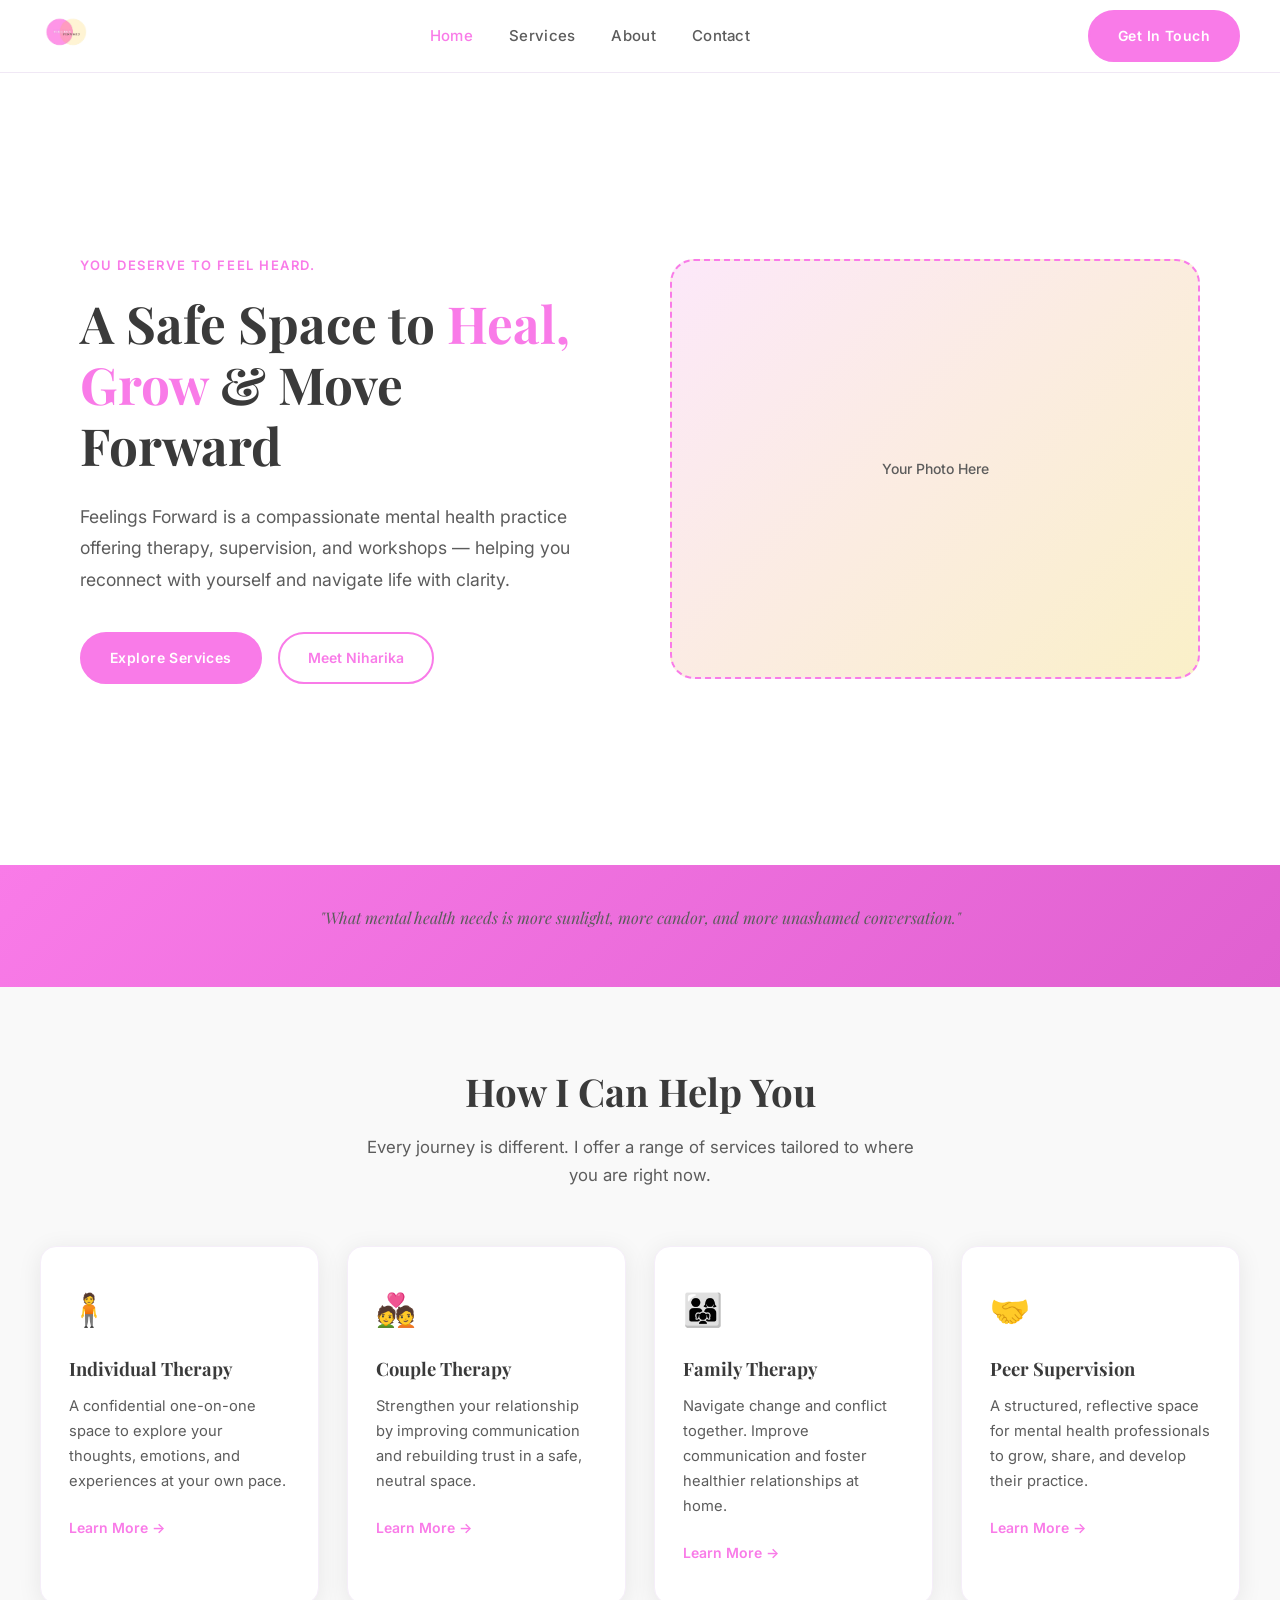
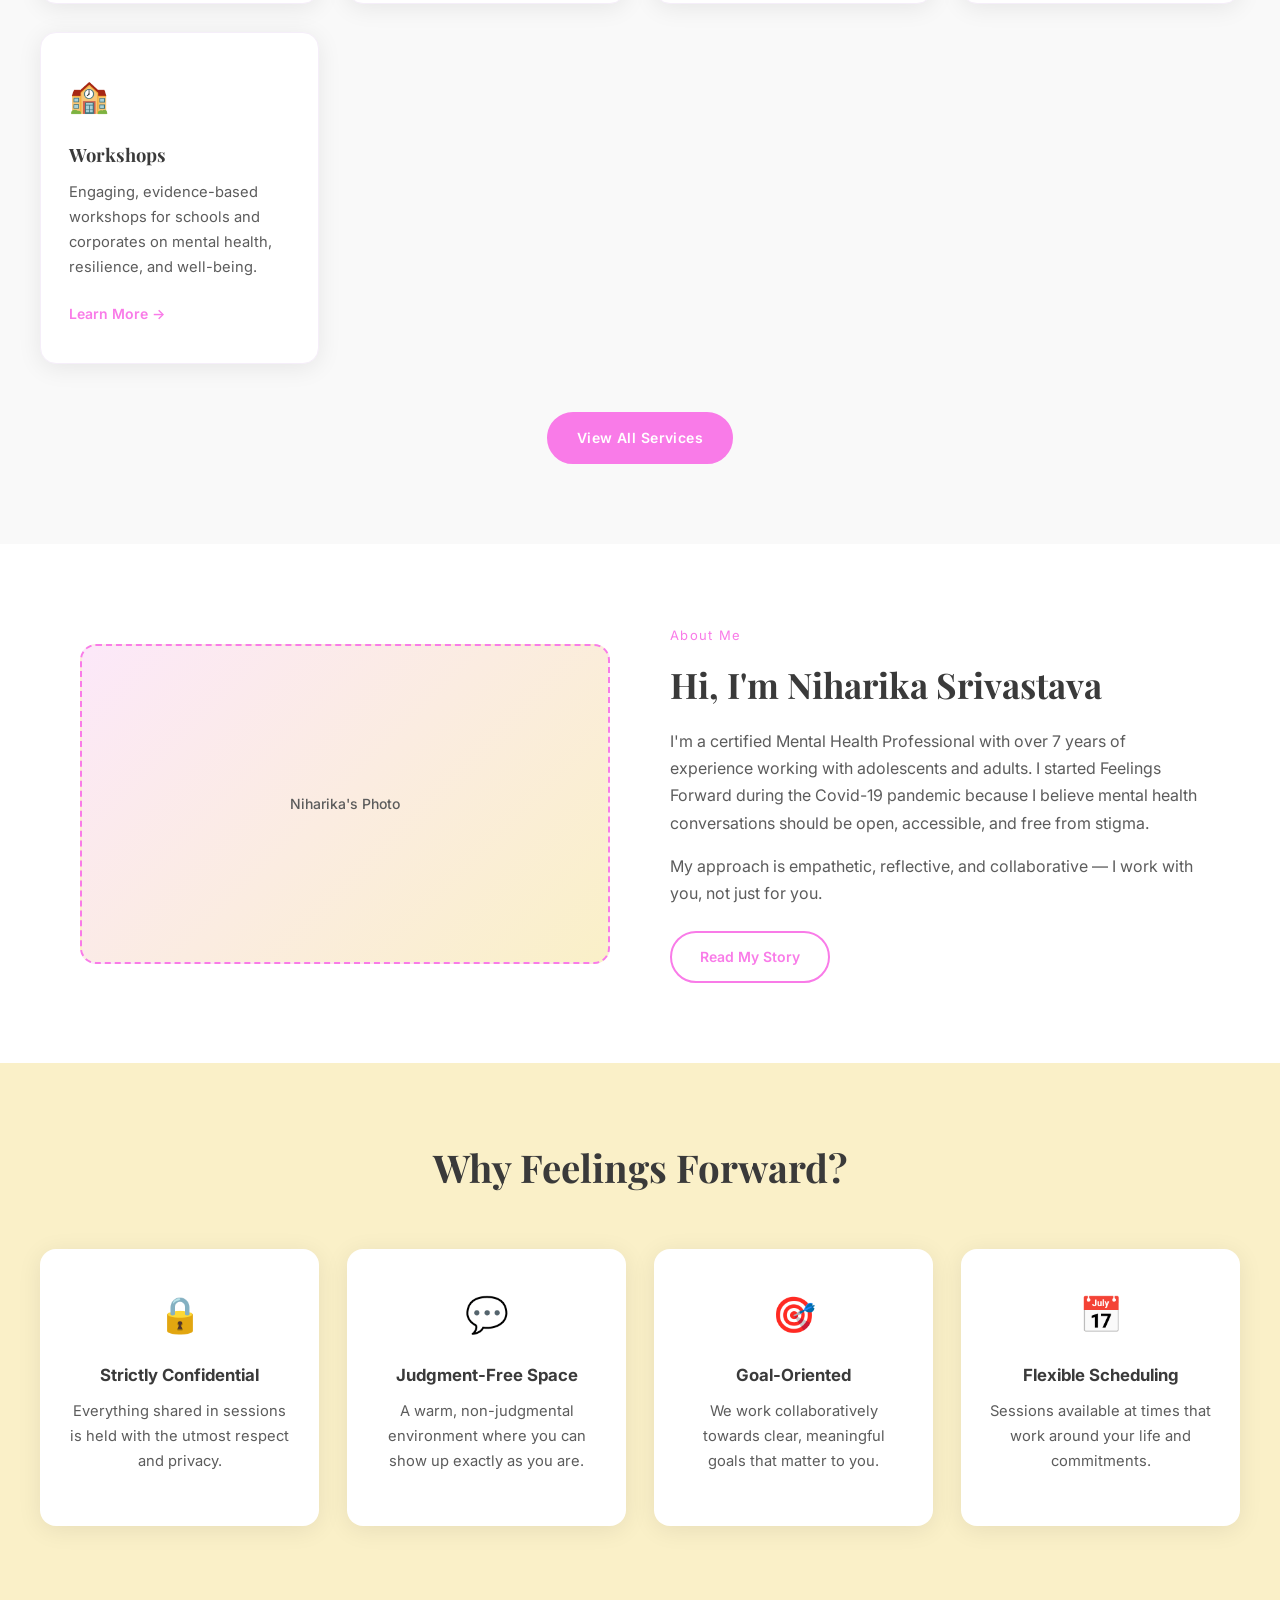
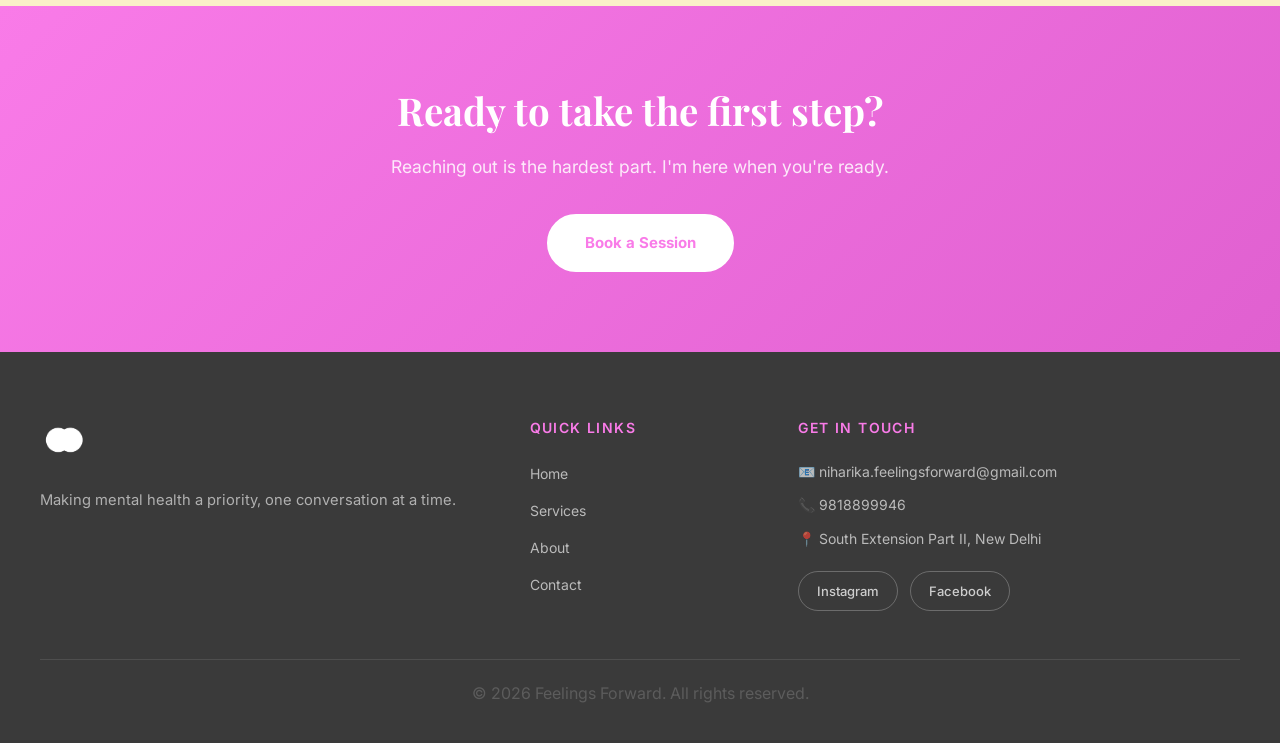
==== index.html @ fb522c78 "Add files via upload" ====
<!DOCTYPE html>
<html lang="en">
<head>
  <meta charset="UTF-8" />
  <meta name="viewport" content="width=device-width, initial-scale=1.0"/>
  <title>Feelings Forward | Mental Health Practice</title>
  <link rel="stylesheet" href="styles.css" />
  <link href="https://fonts.googleapis.com/css2?family=Playfair+Display:wght@400;600;700&family=Inter:wght@300;400;500;600&display=swap" rel="stylesheet"/>
</head>
<body>

  <!-- NAVBAR -->
  <nav class="navbar">
    <div class="nav-container">
      <a href="index.html" class="logo">
        <img src="logo.png" alt="Feelings Forward" class="logo-img"/>
      </a>
      <ul class="nav-links">
        <li><a href="index.html" class="active">Home</a></li>
        <li><a href="services.html">Services</a></li>
        <li><a href="about.html">About</a></li>
        <li><a href="contact.html">Contact</a></li>
      </ul>
      <a href="contact.html" class="btn-primary">Get In Touch</a>
      <div class="hamburger" onclick="toggleMenu()">
        <span></span><span></span><span></span>
      </div>
    </div>
  </nav>

  <!-- HERO -->
  <section class="hero">
    <div class="hero-content">
      <p class="hero-tagline">You deserve to feel heard.</p>
      <h1 class="hero-title">A Safe Space to <span class="highlight">Heal, Grow</span> & Move Forward</h1>
      <p class="hero-subtitle">Feelings Forward is a compassionate mental health practice offering therapy, supervision, and workshops — helping you reconnect with yourself and navigate life with clarity.</p>
      <div class="hero-buttons">
        <a href="services.html" class="btn-primary">Explore Services</a>
        <a href="about.html" class="btn-secondary">Meet Niharika</a>
      </div>
    </div>
    <div class="hero-image">
      <div class="placeholder-img hero-placeholder">
        <span>Your Photo Here</span>
      </div>
    </div>
  </section>

  <!-- INTRO STRIP -->
  <section class="intro-strip">
    <p>"What mental health needs is more sunlight, more candor, and more unashamed conversation."</p>
  </section>

  <!-- SERVICES PREVIEW -->
  <section class="section services-preview">
    <div class="section-header">
      <h2>How I Can Help You</h2>
      <p>Every journey is different. I offer a range of services tailored to where you are right now.</p>
    </div>
    <div class="services-grid">
      <div class="service-card">
        <div class="service-icon">🧍</div>
        <h3>Individual Therapy</h3>
        <p>A confidential one-on-one space to explore your thoughts, emotions, and experiences at your own pace.</p>
        <a href="services.html" class="card-link">Learn More →</a>
      </div>
      <div class="service-card">
        <div class="service-icon">💑</div>
        <h3>Couple Therapy</h3>
        <p>Strengthen your relationship by improving communication and rebuilding trust in a safe, neutral space.</p>
        <a href="services.html" class="card-link">Learn More →</a>
      </div>
      <div class="service-card">
        <div class="service-icon">👨‍👩‍👧</div>
        <h3>Family Therapy</h3>
        <p>Navigate change and conflict together. Improve communication and foster healthier relationships at home.</p>
        <a href="services.html" class="card-link">Learn More →</a>
      </div>
      <div class="service-card">
        <div class="service-icon">🤝</div>
        <h3>Peer Supervision</h3>
        <p>A structured, reflective space for mental health professionals to grow, share, and develop their practice.</p>
        <a href="services.html" class="card-link">Learn More →</a>
      </div>
      <div class="service-card">
        <div class="service-icon">🏫</div>
        <h3>Workshops</h3>
        <p>Engaging, evidence-based workshops for schools and corporates on mental health, resilience, and well-being.</p>
        <a href="services.html" class="card-link">Learn More →</a>
      </div>
    </div>
    <div class="section-cta">
      <a href="services.html" class="btn-primary">View All Services</a>
    </div>
  </section>

  <!-- ABOUT PREVIEW -->
  <section class="section about-preview">
    <div class="about-preview-image">
      <div class="placeholder-img">
        <span>Niharika's Photo</span>
      </div>
    </div>
    <div class="about-preview-content">
      <p class="section-label">About Me</p>
      <h2>Hi, I'm Niharika Srivastava</h2>
      <p>I'm a certified Mental Health Professional with over 7 years of experience working with adolescents and adults. I started Feelings Forward during the Covid-19 pandemic because I believe mental health conversations should be open, accessible, and free from stigma.</p>
      <p>My approach is empathetic, reflective, and collaborative — I work with you, not just for you.</p>
      <a href="about.html" class="btn-secondary">Read My Story</a>
    </div>
  </section>

  <!-- WHY FEELINGS FORWARD -->
  <section class="section why-section">
    <div class="section-header">
      <h2>Why Feelings Forward?</h2>
    </div>
    <div class="why-grid">
      <div class="why-card">
        <div class="why-icon">🔒</div>
        <h4>Strictly Confidential</h4>
        <p>Everything shared in sessions is held with the utmost respect and privacy.</p>
      </div>
      <div class="why-card">
        <div class="why-icon">💬</div>
        <h4>Judgment-Free Space</h4>
        <p>A warm, non-judgmental environment where you can show up exactly as you are.</p>
      </div>
      <div class="why-card">
        <div class="why-icon">🎯</div>
        <h4>Goal-Oriented</h4>
        <p>We work collaboratively towards clear, meaningful goals that matter to you.</p>
      </div>
      <div class="why-card">
        <div class="why-icon">📅</div>
        <h4>Flexible Scheduling</h4>
        <p>Sessions available at times that work around your life and commitments.</p>
      </div>
    </div>
  </section>

  <!-- CTA BANNER -->
  <section class="cta-banner">
    <h2>Ready to take the first step?</h2>
    <p>Reaching out is the hardest part. I'm here when you're ready.</p>
    <a href="contact.html" class="btn-white">Book a Session</a>
  </section>

  <!-- FOOTER -->
  <footer class="footer">
    <div class="footer-container">
      <div class="footer-brand">
        <img src="logo.png" alt="Feelings Forward" class="footer-logo"/>
        <p>Making mental health a priority, one conversation at a time.</p>
      </div>
      <div class="footer-links">
        <h4>Quick Links</h4>
        <ul>
          <li><a href="index.html">Home</a></li>
          <li><a href="services.html">Services</a></li>
          <li><a href="about.html">About</a></li>
          <li><a href="contact.html">Contact</a></li>
        </ul>
      </div>
      <div class="footer-contact">
        <h4>Get In Touch</h4>
        <p>📧 niharika.feelingsforward@gmail.com</p>
        <p>📞 9818899946</p>
        <p>📍 South Extension Part II, New Delhi</p>
        <div class="social-links">
          <a href="#" class="social-btn">Instagram</a>
          <a href="#" class="social-btn">Facebook</a>
        </div>
      </div>
    </div>
    <div class="footer-bottom">
      <p>© 2026 Feelings Forward. All rights reserved.</p>
    </div>
  </footer>

  <script src="script.js"></script>
</body>
</html>
---- styles.css ----
/* ===========================
   FEELINGS FORWARD - STYLES
   =========================== */

:root {
  --pink: #F97BE8;
  --pink-light: #fce8f9;
  --cream: #FAF0C8;
  --cream-dark: #f5e6a8;
  --dark: #3a3a3a;
  --grey: #5C5C5C;
  --light-grey: #f9f9f9;
  --white: #ffffff;
  --font-heading: 'Playfair Display', serif;
  --font-body: 'Inter', sans-serif;
  --shadow: 0 4px 24px rgba(0,0,0,0.08);
  --radius: 16px;
  --transition: all 0.3s ease;
}

* { margin: 0; padding: 0; box-sizing: border-box; }

html { scroll-behavior: smooth; }

body {
  font-family: var(--font-body);
  color: var(--dark);
  background: var(--white);
  line-height: 1.7;
}

/* ---- NAVBAR ---- */
.navbar {
  position: sticky;
  top: 0;
  z-index: 1000;
  background: rgba(255,255,255,0.96);
  backdrop-filter: blur(10px);
  border-bottom: 1px solid #f0e8f5;
  padding: 0 40px;
}

.nav-container {
  max-width: 1200px;
  margin: 0 auto;
  display: flex;
  align-items: center;
  justify-content: space-between;
  height: 72px;
}

.logo-img { height: 52px; width: auto; }

.nav-links {
  display: flex;
  list-style: none;
  gap: 36px;
}

.nav-links a {
  text-decoration: none;
  color: var(--grey);
  font-size: 15px;
  font-weight: 500;
  letter-spacing: 0.02em;
  transition: var(--transition);
}

.nav-links a:hover,
.nav-links a.active {
  color: var(--pink);
}

.hamburger { display: none; flex-direction: column; gap: 5px; cursor: pointer; }
.hamburger span { display: block; width: 24px; height: 2px; background: var(--grey); border-radius: 2px; transition: var(--transition); }

/* ---- BUTTONS ---- */
.btn-primary {
  display: inline-block;
  background: var(--pink);
  color: white;
  padding: 12px 28px;
  border-radius: 50px;
  text-decoration: none;
  font-weight: 600;
  font-size: 14px;
  letter-spacing: 0.03em;
  transition: var(--transition);
  border: 2px solid var(--pink);
  cursor: pointer;
}

.btn-primary:hover {
  background: #e060d0;
  border-color: #e060d0;
  transform: translateY(-2px);
  box-shadow: 0 8px 20px rgba(249,123,232,0.35);
}

.btn-secondary {
  display: inline-block;
  background: transparent;
  color: var(--pink);
  padding: 12px 28px;
  border-radius: 50px;
  text-decoration: none;
  font-weight: 600;
  font-size: 14px;
  border: 2px solid var(--pink);
  transition: var(--transition);
}

.btn-secondary:hover {
  background: var(--pink-light);
  transform: translateY(-2px);
}

.btn-white {
  display: inline-block;
  background: white;
  color: var(--pink);
  padding: 14px 36px;
  border-radius: 50px;
  text-decoration: none;
  font-weight: 700;
  font-size: 15px;
  transition: var(--transition);
  border: 2px solid white;
}

.btn-white:hover {
  background: transparent;
  color: white;
  transform: translateY(-2px);
}

.full-width { width: 100%; text-align: center; }

/* ---- SECTIONS ---- */
.section {
  max-width: 1200px;
  margin: 0 auto;
  padding: 80px 40px;
}

.section-header {
  text-align: center;
  margin-bottom: 56px;
}

.section-header h2 {
  font-family: var(--font-heading);
  font-size: 2.4rem;
  color: var(--dark);
  margin-bottom: 16px;
}

.section-header p {
  font-size: 1.05rem;
  color: var(--grey);
  max-width: 560px;
  margin: 0 auto;
}

.section-label {
  font-size: 13px;
  font-weight: 600
text-transform: uppercase;
  letter-spacing: 0.1em;
  color: var(--pink);
  display: block;
  margin-bottom: 8px;
}

h2 {
  font-family: var(--font-heading);
  font-size: 2.2rem;
  color: var(--dark);
  margin-bottom: 20px;
  line-height: 1.3;
}

h3 {
  font-family: var(--font-heading);
  font-size: 1.4rem;
  color: var(--dark);
  margin-bottom: 12px;
}

p {
  color: var(--grey);
  font-size: 1rem;
  margin-bottom: 16px;
}

/* ---- PLACEHOLDER IMAGES ---- */
.placeholder-img {
  background: linear-gradient(135deg, var(--pink-light), var(--cream));
  border-radius: var(--radius);
  display: flex;
  align-items: center;
  justify-content: center;
  width: 100%;
  height: 320px;
  color: var(--grey);
  font-size: 14px;
  font-weight: 500;
  border: 2px dashed var(--pink);
}

.large-placeholder { height: 460px; }
.hero-placeholder { height: 420px; border-radius: 24px; }

/* ---- HERO ---- */
.hero {
  max-width: 1200px;
  margin: 0 auto;
  padding: 80px 40px;
  display: grid;
  grid-template-columns: 1fr 1fr;
  gap: 60px;
  align-items: center;
  min-height: 88vh;
}

.hero-tagline {
  font-size: 13px;
  font-weight: 600;
  text-transform: uppercase;
  letter-spacing: 0.12em;
  color: var(--pink);
  margin-bottom: 16px;
}

.hero-title {
  font-family: var(--font-heading);
  font-size: 3.2rem;
  line-height: 1.2;
  color: var(--dark);
  margin-bottom: 24px;
}

.highlight {
  color: var(--pink);
  position: relative;
}

.hero-subtitle {
  font-size: 1.1rem;
  color: var(--grey);
  margin-bottom: 36px;
  line-height: 1.8;
  max-width: 500px;
}

.hero-buttons {
  display: flex;
  gap: 16px;
  flex-wrap: wrap;
}

/* ---- INTRO STRIP ---- */
.intro-strip {
  background: linear-gradient(135deg, var(--pink), #e060d0);
  color: white;
  text-align: center;
  padding: 40px;
  font-family: var(--font-heading);
  font-size: 1.3rem;
  font-style: italic;
  line-height: 1.6;
}

/* ---- SERVICES PREVIEW ---- */
.services-preview { background: var(--light-grey); border-radius: 0; max-width: 100%; padding: 80px 40px; }

.services-grid {
  display: grid;
  grid-template-columns: repeat(auto-fit, minmax(220px, 1fr));
  gap: 28px;
  max-width: 1200px;
  margin: 0 auto 48px;
}

.service-card {
  background: white;
  border-radius: var(--radius);
  padding: 36px 28px;
  box-shadow: var(--shadow);
  transition: var(--transition);
  border: 1px solid #f5eef9;
}

.service-card:hover {
  transform: translateY(-6px);
  box-shadow: 0 12px 40px rgba(249,123,232,0.15);
}

.service-icon {
  font-size: 2rem;
  margin-bottom: 16px;
}

.service-card h3 {
  font-size: 1.15rem;
  margin-bottom: 10px;
}

.service-card p {
  font-size: 0.92rem;
  margin-bottom: 20px;
}

.card-link {
  color: var(--pink);
  text-decoration: none;
  font-weight: 600;
  font-size: 14px;
  transition: var(--transition);
}

.card-link:hover { letter-spacing: 0.03em; }

.section-cta { text-align: center; }

/* ---- ABOUT PREVIEW ---- */
.about-preview {
  display: grid;
  grid-template-columns: 1fr 1fr;
  gap: 60px;
  align-items: center;
}

.about-preview-content h2 { margin-bottom: 20px; }
.about-preview-content p { margin-bottom: 16px; }
.about-preview-content .btn-secondary { margin-top: 8px; }

/* ---- WHY SECTION ---- */
.why-section { background: var(--cream); max-width: 100%; padding: 80px 40px; }

.why-grid {
  display: grid;
  grid-template-columns: repeat(auto-fit, minmax(220px, 1fr));
  gap: 28px;
  max-width: 1200px;
  margin: 0 auto;
}

.why-card {
  background: white;
  border-radius: var(--radius);
  padding: 36px 28px;
  text-align: center;
  box-shadow: var(--shadow);
  transition: var(--transition);
}

.why-card:hover { transform: translateY(-4px); }

.why-icon { font-size: 2.2rem; margin-bottom: 16px; }
.why-card h4 { font-size: 1.05rem; margin-bottom: 10px; color: var(--dark); }
.why-card p { font-size: 0.92rem; }

/* ---- CTA BANNER ---- */
.cta-banner {
  background: linear-gradient(135deg, #f97be8, #e060d0);
  text-align: center;
  padding: 80px 40px;
  color: white;
}

.cta-banner h2 {
  font-family: var(--font-heading);
  font-size: 2.4rem;
  color: white;
  margin-bottom: 16px;
}

.cta-banner p {
  color: rgba(255,255,255,0.85);
  font-size: 1.1rem;
  margin-bottom: 32px;
}

/* ---- FOOTER ---- */
.footer {
  background: var(--dark);
  color: white;
  padding: 64px 40px 0;
}

.footer-container {
  max-width: 1200px;
  margin: 0 auto;
  display: grid;
  grid-template-columns: 2fr 1fr 2fr;
  gap: 48px;
  padding-bottom: 48px;
  border-bottom: 1px solid rgba(255,255,255,0.1);
}

.footer-logo { height: 48px; margin-bottom: 16px; filter: brightness(0) invert(1); }

.footer-brand p { color: rgba(255,255,255,0.6); font-size: 0.92rem; }

.footer-links h4,
.footer-contact h4 {
  font-size: 14px;
  font-weight: 600;
  text-transform: uppercase;
  letter-spacing: 0.1em;
  color: var(--pink);
  margin-bottom: 20px;
}

.footer-links ul { list-style: none; }
.footer-links ul li { margin-bottom: 10px; }
.footer-links ul li a {
  color: rgba(255,255,255,0.65);
  text-decoration: none;
  font-size: 14px;
  transition: var(--transition);
}
.footer-links ul li a:hover { color: var(--pink); }

.footer-contact p {
  color: rgba(255,255,255,0.65);
  font-size: 14px;
  margin-bottom: 10px;
}

.social-links { display: flex; gap: 12px; margin-top: 20px; }

.social-btn {
  display: inline-block;
  padding: 8px 18px;
  border: 1px solid rgba(255,255,255,0.25);
  border-radius: 50px;
  color: rgba(255,255,255,0.75);
  text-decoration: none;
  font-size: 13px;
  font-weight: 500;
  transition: var(--transition);
}

.social-btn:hover {
  background: var(--pink);
  border-color: var(--pink);
  color: white;
}

.footer-bottom {
  text-align: center;
  padding: 20px 0;
  color: rgba(255,255,255,0.35);
  font-size: 13px;
}

/* ---- PAGE HEADER ---- */
.page-header {
  background: linear-gradient(135deg, var(--pink-light), var(--cream));
  text-align: center;
  padding: 80px 40px;
}

.page-header h1 {
  font-family: var(--font-heading);
  font-size: 3rem;
  color: var(--dark);
  margin-bottom: 16px;
}

.page-header p {
  font-size: 1.1rem;
  color: var(--grey);
  max-width: 500px;
  margin: 0 auto;
}

/* ---- SERVICES FULL PAGE ---- */
.services-full {
  display: flex;
  flex-direction: column;
  gap: 72px;
}

.service-full-card {
  display: grid;
  grid-template-columns: 1fr 1fr;
  gap: 60px;
  align-items: center;
}

.service-full-card.reverse { direction: rtl; }
.service-full-card.reverse > * { direction: ltr; }

.service-badge {
  display: inline-block;
  background: var(--pink-light);
  color: var(--pink);
  font-size: 12px;
  font-weight: 700;
  text-transform: uppercase;
  letter-spacing: 0.1em;
  padding: 6px 16px;
  border-radius: 50px;
  margin-bottom: 16px;
}

.service-meta {
  display: flex;
  gap: 20px;
  margin: 24px 0 28px;
  flex-wrap: wrap;
}

.service-duration,
.service-price {
  font-size: 14px;
  font-weight: 600;
  padding: 8px 18px;
  border-radius: 50px;
  background: var(--cream);
  color: var(--dark);
}

.service-price { background: var(--pink-light); color: var(--pink); }

/* ---- ABOUT PAGE ---- */
.about-main {
  display: grid;
  grid-template-columns: 1fr 1.4fr;
  gap: 60px;
  align-items: center;
}

.about-main-content p { margin-bottom: 18px; }
.about-main-content h2 { margin-bottom: 24px; }

.qualifications-section { background: var(--light-grey); max-width: 100%; padding: 80px 40px; }

.qual-grid {
  display: grid;
  grid-template-columns: repeat(auto-fit, minmax(220px, 1fr));
  gap: 28px;
  max-width: 1200px;
  margin: 0 auto;
}

.qual-card {
  background: white;
  border-radius: var(--radius);
  padding: 36px 28px;
  text-align: center;
  box-shadow: var(--shadow);
  transition: var(--transition);
}

.qual-card:hover { transform: translateY(-4px); }
.qual-icon { font-size: 2rem; margin-bottom: 16px; }
.qual-card h4 { font-size: 1rem; color: var(--dark); margin-bottom: 8px; }
.qual-card p { font-size: 0.9rem; }

.approach-section {
  display: grid;
  grid-template-columns: 1.3fr 1fr;
  gap: 60px;
  align-items: center;
}

.approach-content p { margin-bottom: 18px; }

.confidentiality-section {
  background: var(--cream);
  padding: 60px 40px;
}

.conf-inner {
  max-width: 800px;
  margin: 0 auto;
  text-align: center;
}

.conf-inner h2 {
  font-family: var(--font-heading);
  font-size: 1.8rem;
  margin-bottom: 20px;
  color: var(--dark);
}

.conf-inner p { font-size: 1rem; color: var(--grey); line-height: 1.8; }

/* ---- CONTACT PAGE ---- */
.contact-section {
  display: grid;
  grid-template-columns: 1fr 1.4fr;
  gap: 60px;
  align-items: start;
}

.contact-info h2 { margin-bottom: 16px; }
.contact-info > p { margin-bottom: 36px; }

.contact-details { display: flex; flex-direction: column; gap: 24px; }

.contact-item {
  display: flex;
  gap: 16px;
  align-items: flex-start;
}

.contact-icon { font-size: 1.4rem; margin-top: 2px; }

.contact-item h4 {
  font-size: 14px;
  font-weight: 600;
  text-transform: uppercase;
  letter-spacing: 0.08em;
  color: var(--dark);
  margin-bottom: 4px;
}

.contact-item p { font-size: 0.95rem; color: var(--grey); margin: 0; }

.inline-link {
  color: var(--pink);
  text-decoration: none;
  font-weight: 600;
}

.inline-link:hover { text-decoration: underline; }
.mt-20 { margin-top: 24px; }

.contact-form-wrap h2 { margin-bottom: 32px; }

.contact-form { display: flex; flex-direction: column; gap: 20px; }

.form-row {
  display: grid;
  grid-template-columns: 1fr 1fr;
  gap: 20px;
}

.form-group { display: flex; flex-direction: column; gap: 8px; }

.form-group label {
  font-size: 13px;
  font-weight: 600;
  color: var(--dark);
  text-transform: uppercase;
  letter-spacing: 0.06em;
}

.form-group input,
.form-group select,
.form-group textarea {
  padding: 14px 18px;
  border: 1.5px solid #e8dff0;
  border-radius: 12px;
  font-family: var(--font-body);
  font-size: 15px;
  color: var(--dark);
  background: white;
  outline: none;
  transition: var(--transition);
}

.form-group input:focus,
.form-group select:focus,
.form-group textarea:focus {
  border-color: var(--pink);
  box-shadow: 0 0 0 3px rgba(249,123,232,0.12);
}

.form-group textarea { resize: vertical; }

.form-success {
  display: none;
  background: #e8f5e9;
  color: #2e7d32;
  padding: 16px 20px;
  border-radius: 12px;
  font-weight: 500;
  margin-top: 16px;
}

/* ---- FAQ ---- */
.faq-section { max-width: 800px; }

.faq-list { display: flex; flex-direction: column; gap: 16px; }

.faq-item {
  border: 1.5px solid #f0e8f8;
  border-radius: var(--radius);
  overflow: hidden;
}

.faq-question {
  width: 100%;
  background: white;
  border: none;
  padding: 20px 24px;
  text-align: left;
  font-family: var(--font-body);
  font-size: 1rem;
  font-weight: 600;
  color: var(--dark);
  cursor: pointer;
  display: flex;
  justify-content: space-between;
  align-items: center;
  transition: var(--transition);
}

.faq-question:hover { background: var(--pink-light); }
.faq-question span { font-size: 1.4rem; color: var(--pink); transition: var(--transition); }

.faq-answer {
  display: none;
  padding: 0 24px 20px;
  background: white;
}

.faq-answer p { margin: 0; font-size: 0.96rem; }

/* ---- RESPONSIVE ---- */
@media (max-width: 900px) {
  .hero,
  .about-preview,
  .service-full-card,
  .service-full-card.reverse,
  .about-main,
  .approach-section,
  .contact-section {
    grid-template-columns: 1fr;
    direction: ltr;
  }

  .hero { min-height: auto; padding: 60px 24px; }
  .hero-title { font-size: 2.4rem; }
  .hero-image { order: -1; }

  .footer-container {
    grid-template-columns: 1fr;
    gap: 32px;
  }

  .section { padding: 60px 24px; }
  .services-preview,
  .why-section,
  .qualifications-section { padding: 60px 24px; }

  .form-row { grid-template-columns: 1fr; }
}

@media (max-width: 640px) {
  .nav-links,
  .navbar .btn-primary { display: none; }
  .hamburger { display: flex; }
  .hero-title { font-size: 2rem; }
  .section-header h2 { font-size: 1.8rem; }
  .page-header h1 { font-size: 2.2rem; }
  .cta-banner h2 { font-size: 1.8rem; }

  .nav-links.open {
    display: flex;
    flex-direction: column;
    position: fixed;
    top: 72px;
    left: 0;
    right: 0;
    background: white;
    padding: 24px;
    gap: 20px;
    border-bottom: 1px solid #f0e8f5;
    box-shadow: var(--shadow);
  }
}
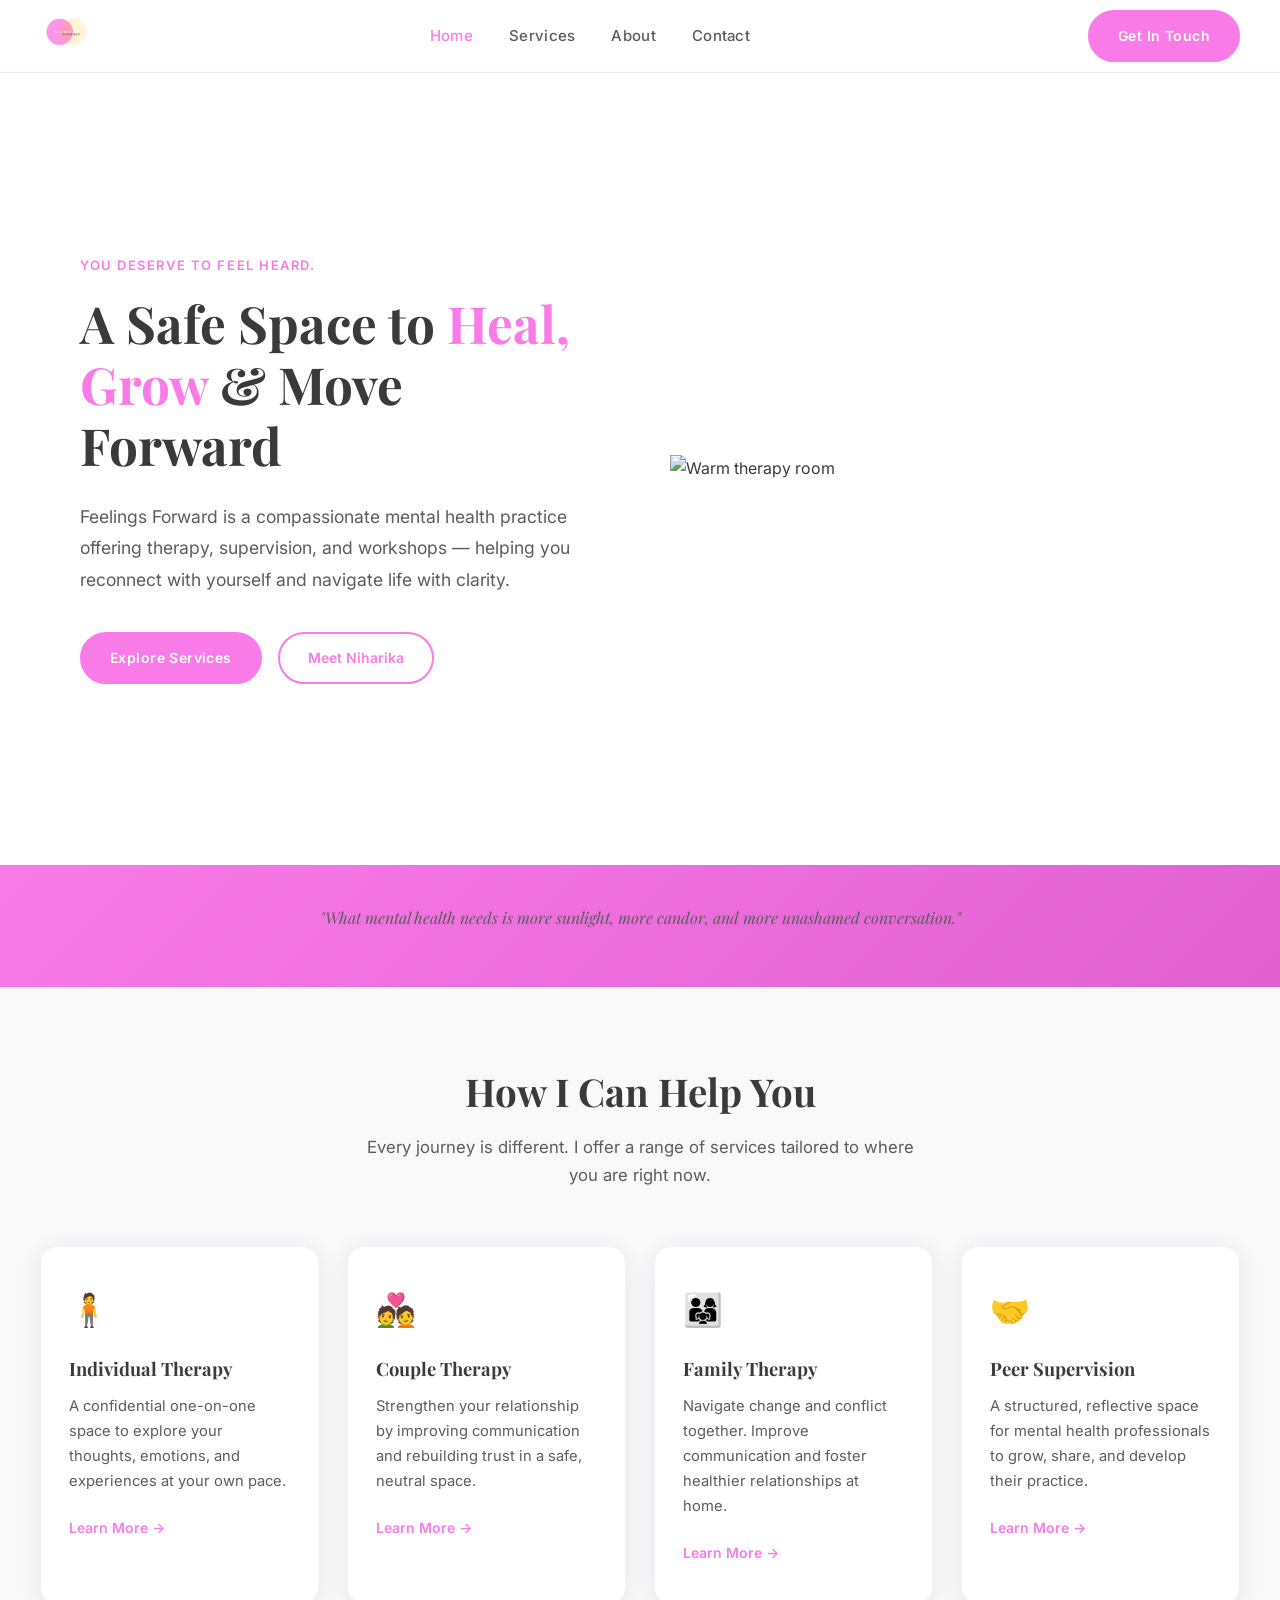
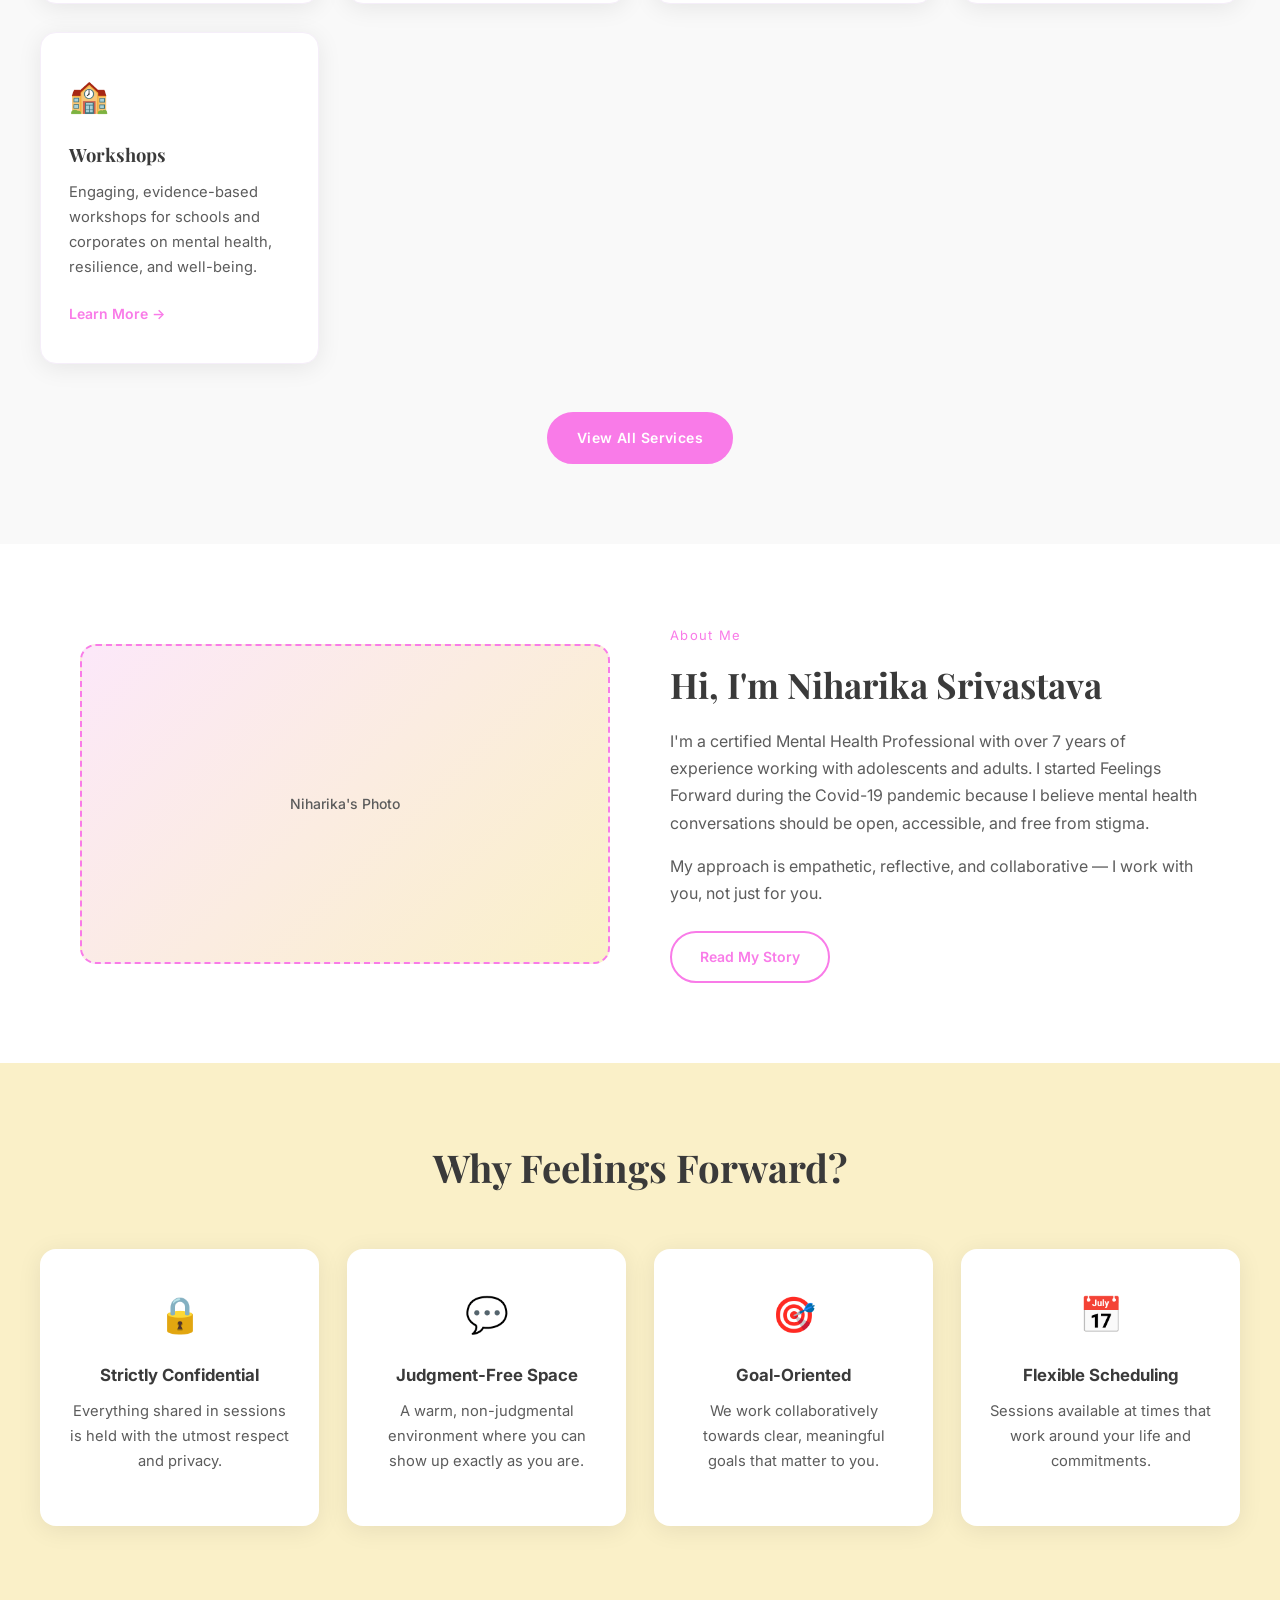
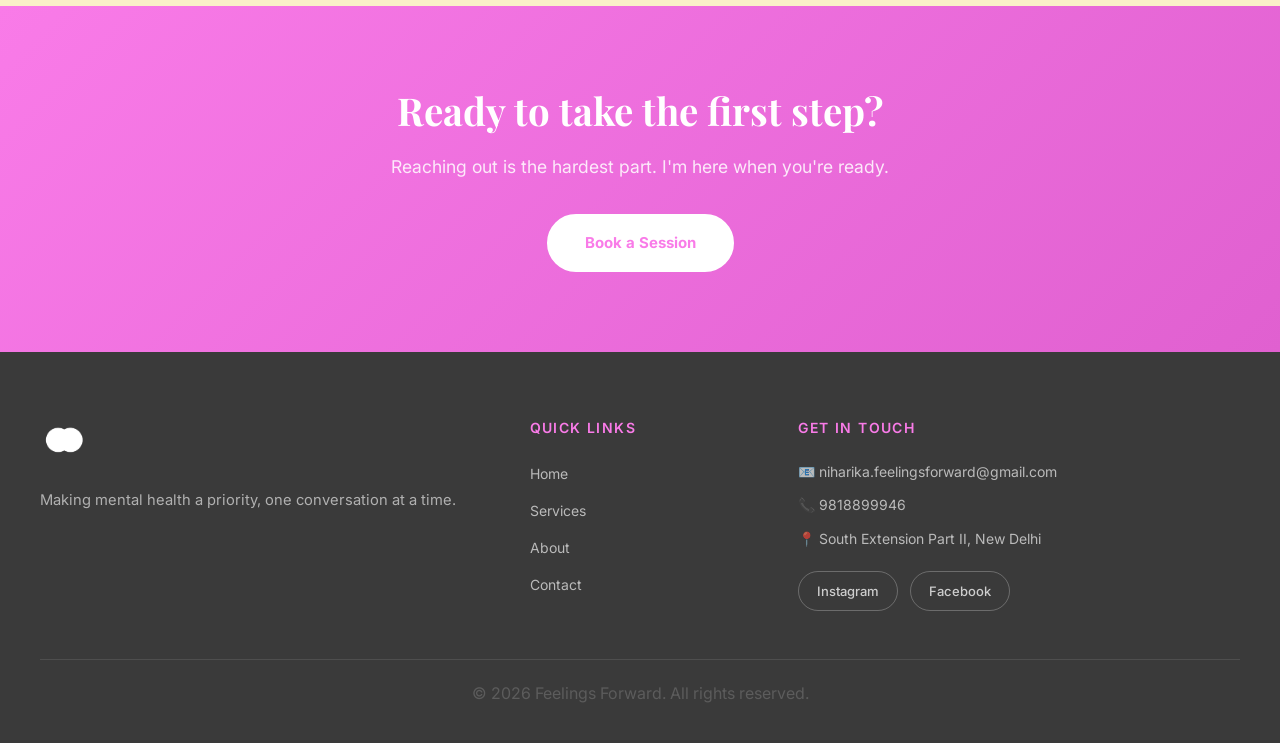
==== commit afdeb352: "Update index.html" ====
--- a/index.html
+++ b/index.html
@@ -40,9 +40,7 @@
       </div>
     </div>
     <div class="hero-image">
-      <div class="placeholder-img hero-placeholder">
-        <span>Your Photo Here</span>
-      </div>
+      <img src="https://images.unsplash.com/photo-1586105251261-72a756497a11?w=800&q=80" alt="Warm therapy room" class="hero-photo"/>
     </div>
   </section>
 
@@ -180,4 +178,4 @@
 
   <script src="script.js"></script>
 </body>
-</html>+</html>
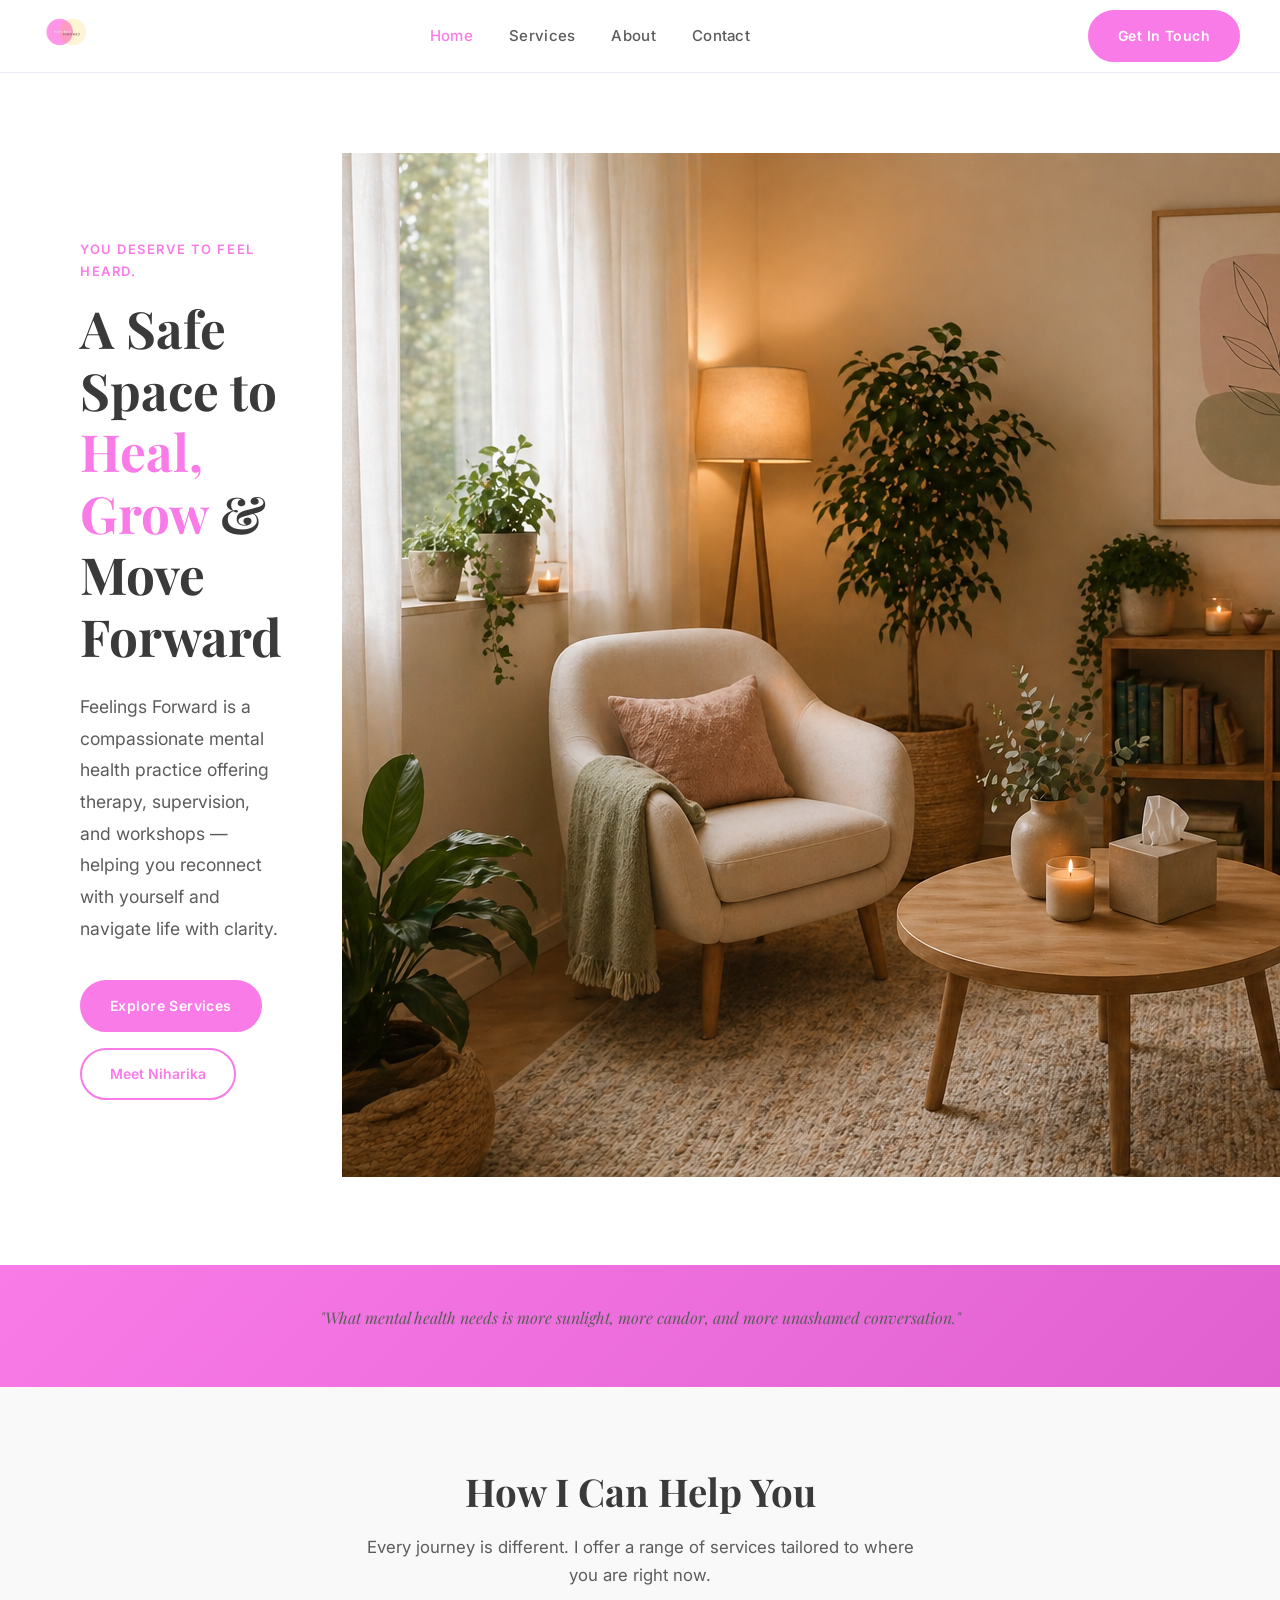
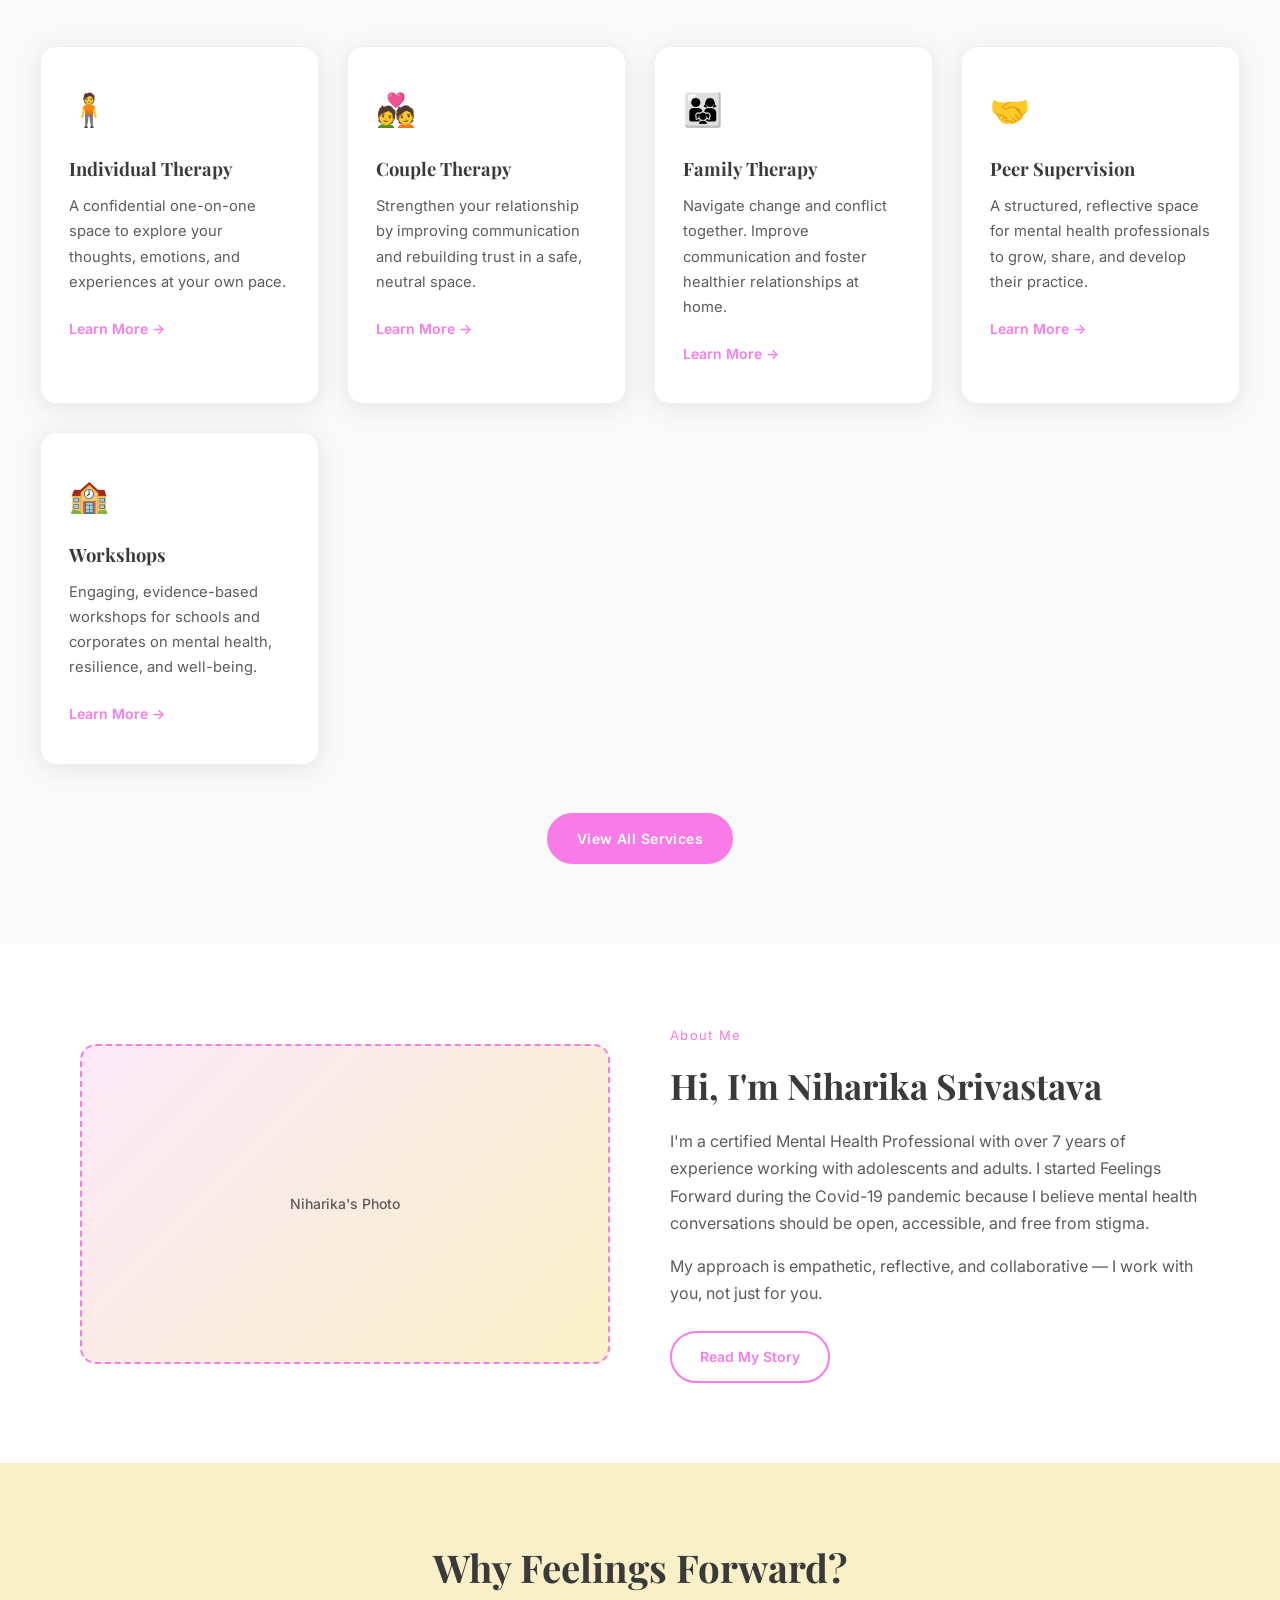
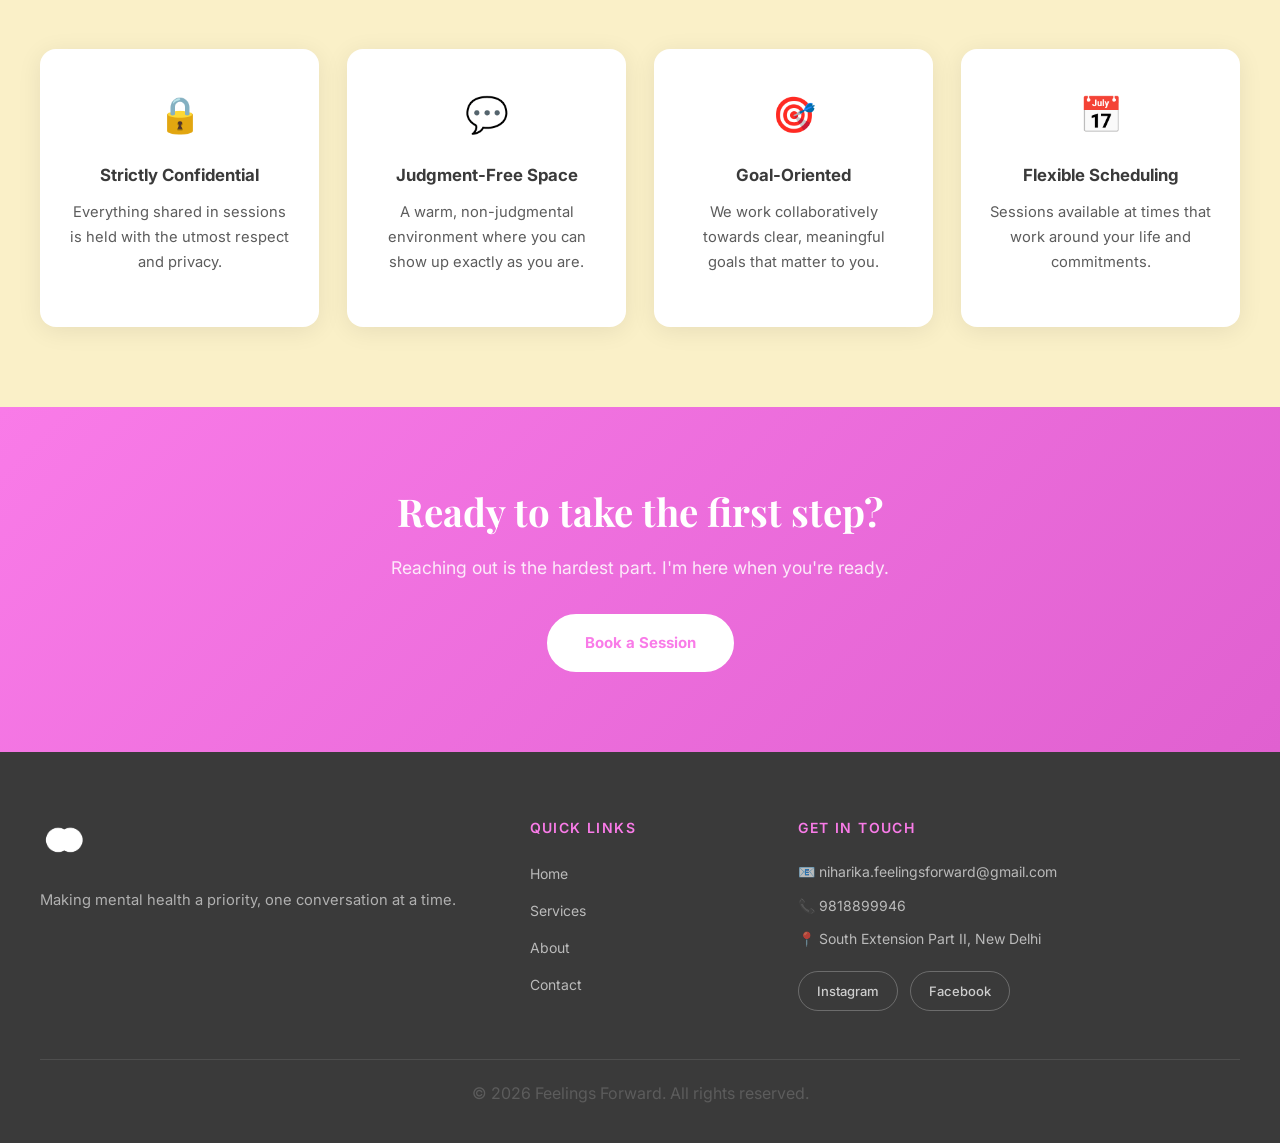
==== commit 82146d04: "Update hero image to custom photo" ====
--- a/index.html
+++ b/index.html
@@ -8,7 +8,6 @@
   <link href="https://fonts.googleapis.com/css2?family=Playfair+Display:wght@400;600;700&family=Inter:wght@300;400;500;600&display=swap" rel="stylesheet"/>
 </head>
 <body>
-
   <!-- NAVBAR -->
   <nav class="navbar">
     <div class="nav-container">
@@ -40,7 +39,7 @@
       </div>
     </div>
     <div class="hero-image">
-      <img src="https://images.unsplash.com/photo-1586105251261-72a756497a11?w=800&q=80" alt="Warm therapy room" class="hero-photo"/>
+      <img src="hero-image.jpg" alt="Warm therapy room" class="hero-photo"/>
     </div>
   </section>
 
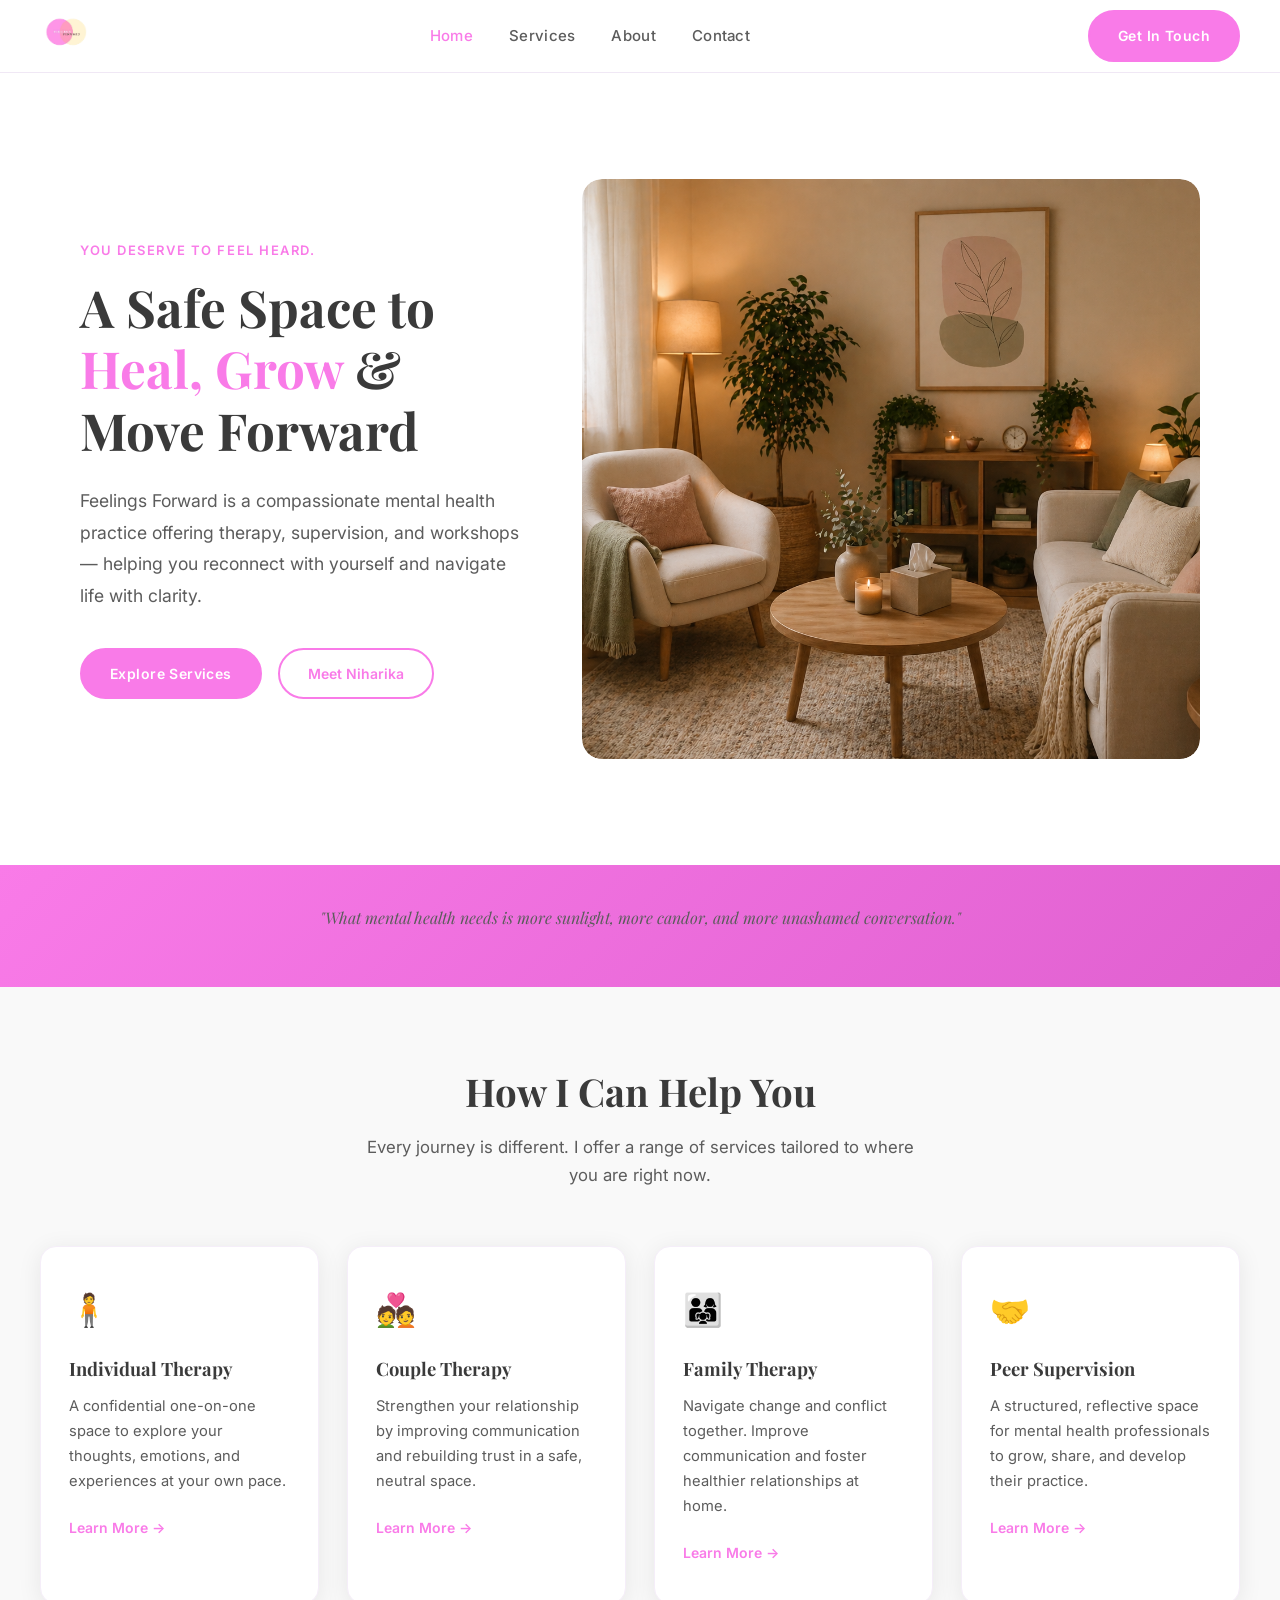
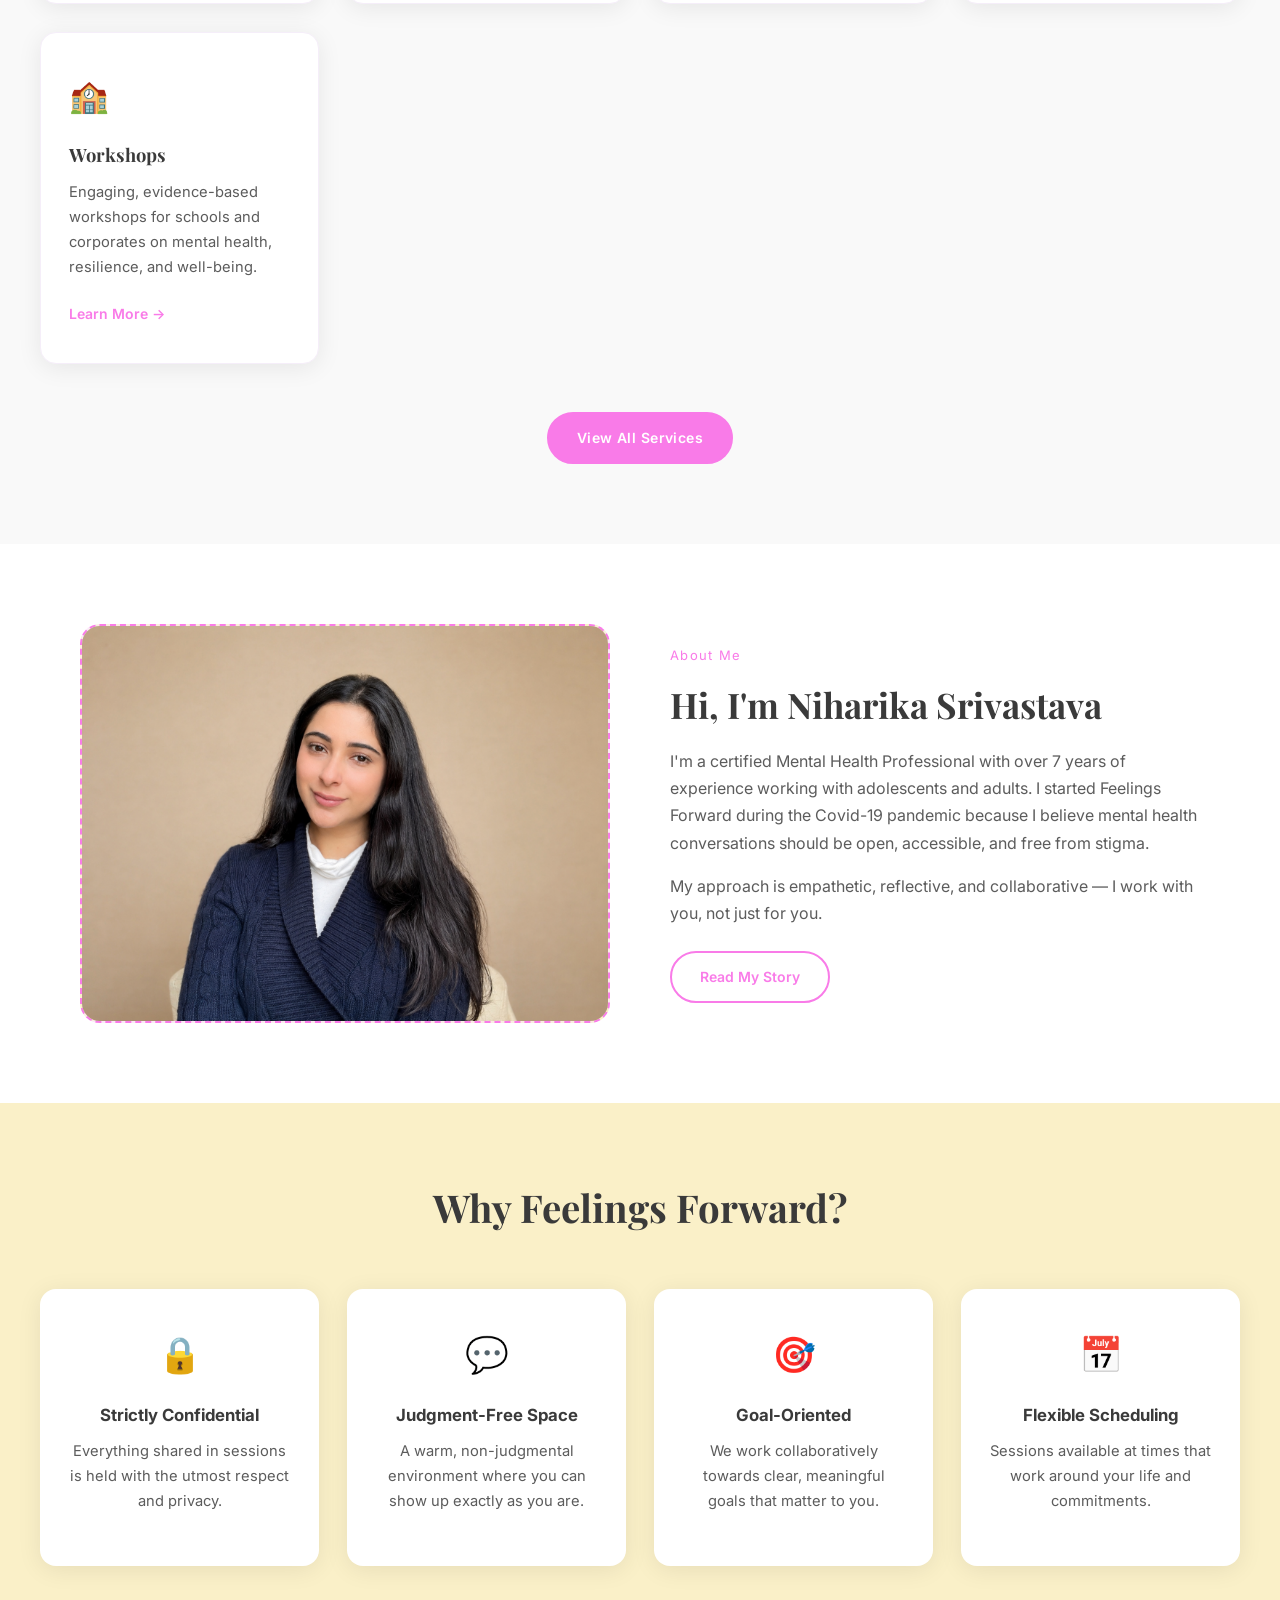
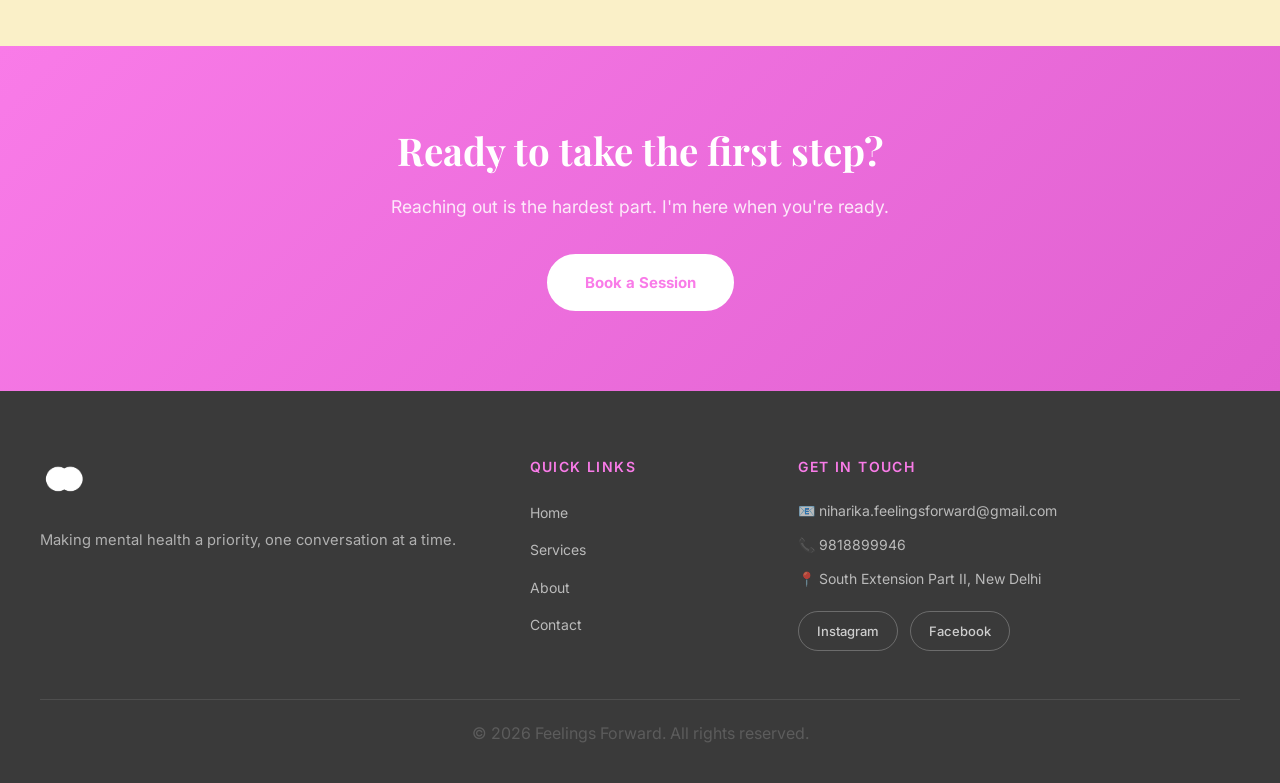
==== commit f5b724c6: "Update index.html" ====
--- a/index.html
+++ b/index.html
@@ -93,10 +93,9 @@
 
   <!-- ABOUT PREVIEW -->
   <section class="section about-preview">
-    <div class="about-preview-image">
-      <div class="placeholder-img">
-        <span>Niharika's Photo</span>
-      </div>
+   <div class="about-preview-image">
+  <img src="niharika.jpg" alt="Niharika Srivastava" class="placeholder-img" style="width:100%;height:100%;object-fit:cover;border-radius:20px;" />
+</div>
     </div>
     <div class="about-preview-content">
       <p class="section-label">About Me</p>
--- a/styles.css
+++ b/styles.css
@@ -217,7 +217,7 @@
   margin: 0 auto;
   padding: 80px 40px;
   display: grid;
-  grid-template-columns: 1fr 1fr;
+  grid-template-columns: 1fr 1.4fr;
   gap: 60px;
   align-items: center;
   min-height: 88vh;
@@ -257,6 +257,18 @@
   display: flex;
   gap: 16px;
   flex-wrap: wrap;
+}
+.hero-image {
+  overflow: hidden;
+  border-radius: 20px;
+}
+
+.hero-photo {
+  width: 100%;
+  height: 580px;
+  object-fit: cover;
+  display: block;
+  border-radius: 20px;
 }
 
 /* ---- INTRO STRIP ---- */
@@ -775,4 +787,4 @@
     border-bottom: 1px solid #f0e8f5;
     box-shadow: var(--shadow);
   }
-}+}
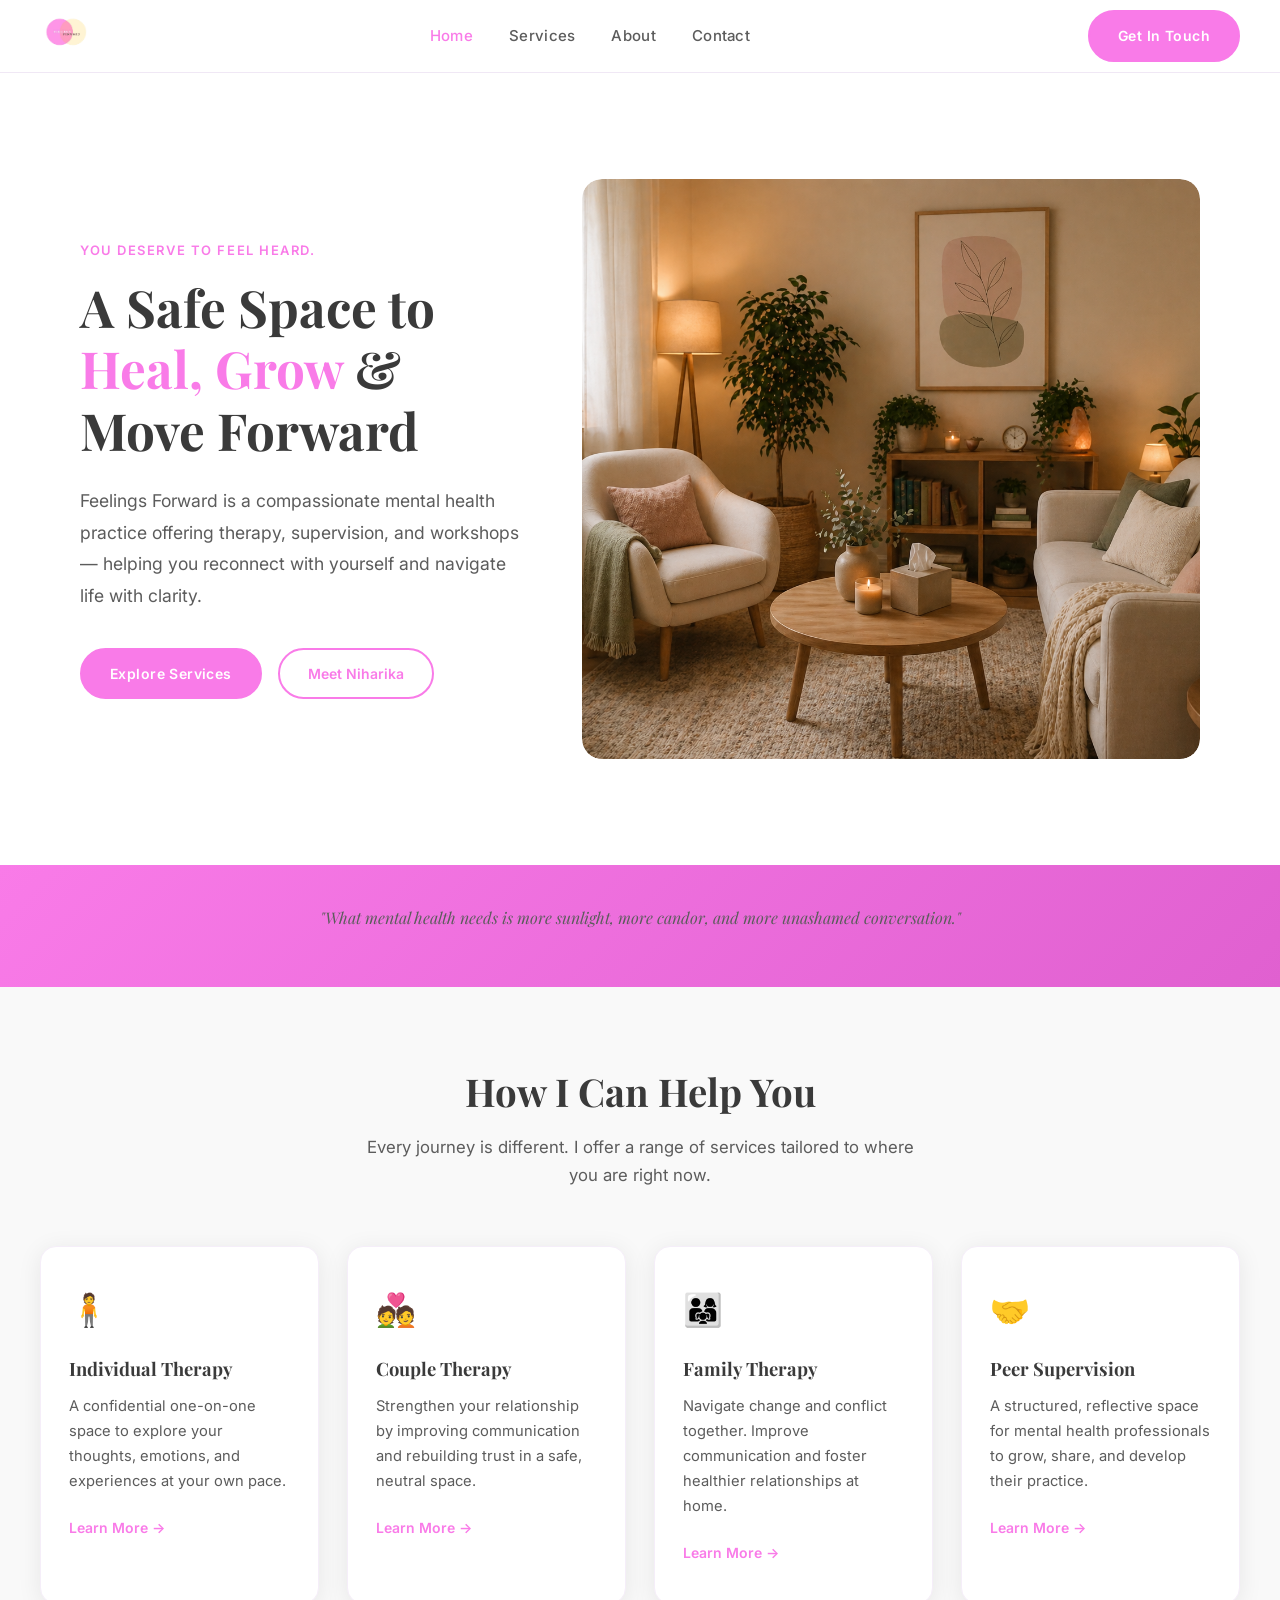
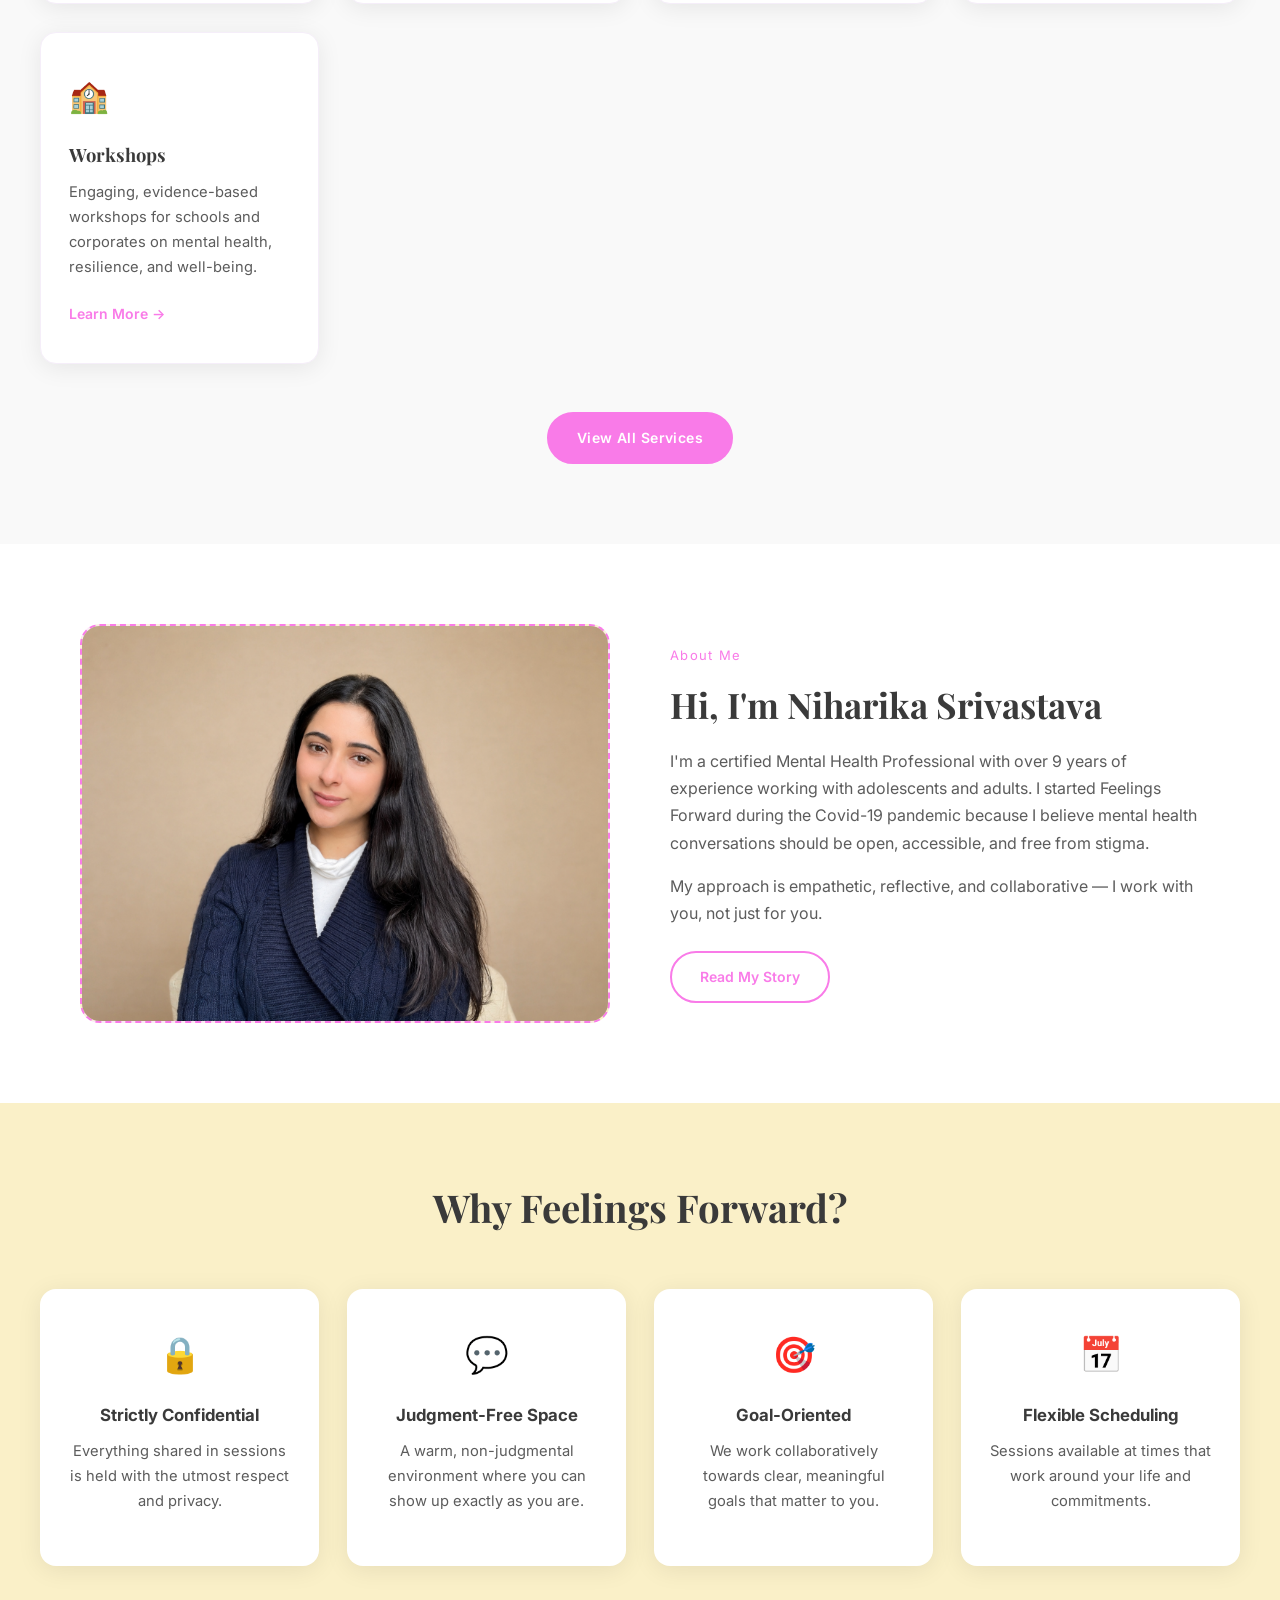
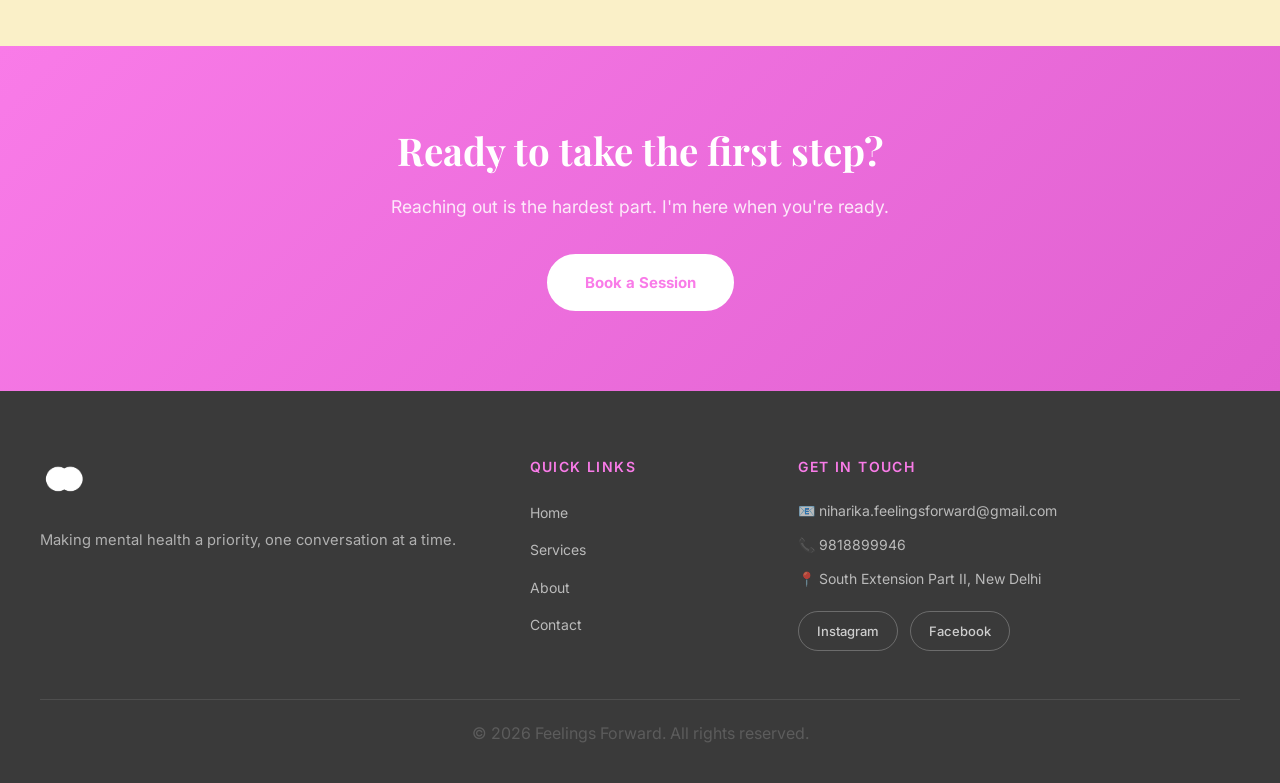
==== commit 54395949: "Update index.html" ====
--- a/index.html
+++ b/index.html
@@ -100,7 +100,7 @@
     <div class="about-preview-content">
       <p class="section-label">About Me</p>
       <h2>Hi, I'm Niharika Srivastava</h2>
-      <p>I'm a certified Mental Health Professional with over 7 years of experience working with adolescents and adults. I started Feelings Forward during the Covid-19 pandemic because I believe mental health conversations should be open, accessible, and free from stigma.</p>
+      <p>I'm a certified Mental Health Professional with over 9 years of experience working with adolescents and adults. I started Feelings Forward during the Covid-19 pandemic because I believe mental health conversations should be open, accessible, and free from stigma.</p>
       <p>My approach is empathetic, reflective, and collaborative — I work with you, not just for you.</p>
       <a href="about.html" class="btn-secondary">Read My Story</a>
     </div>
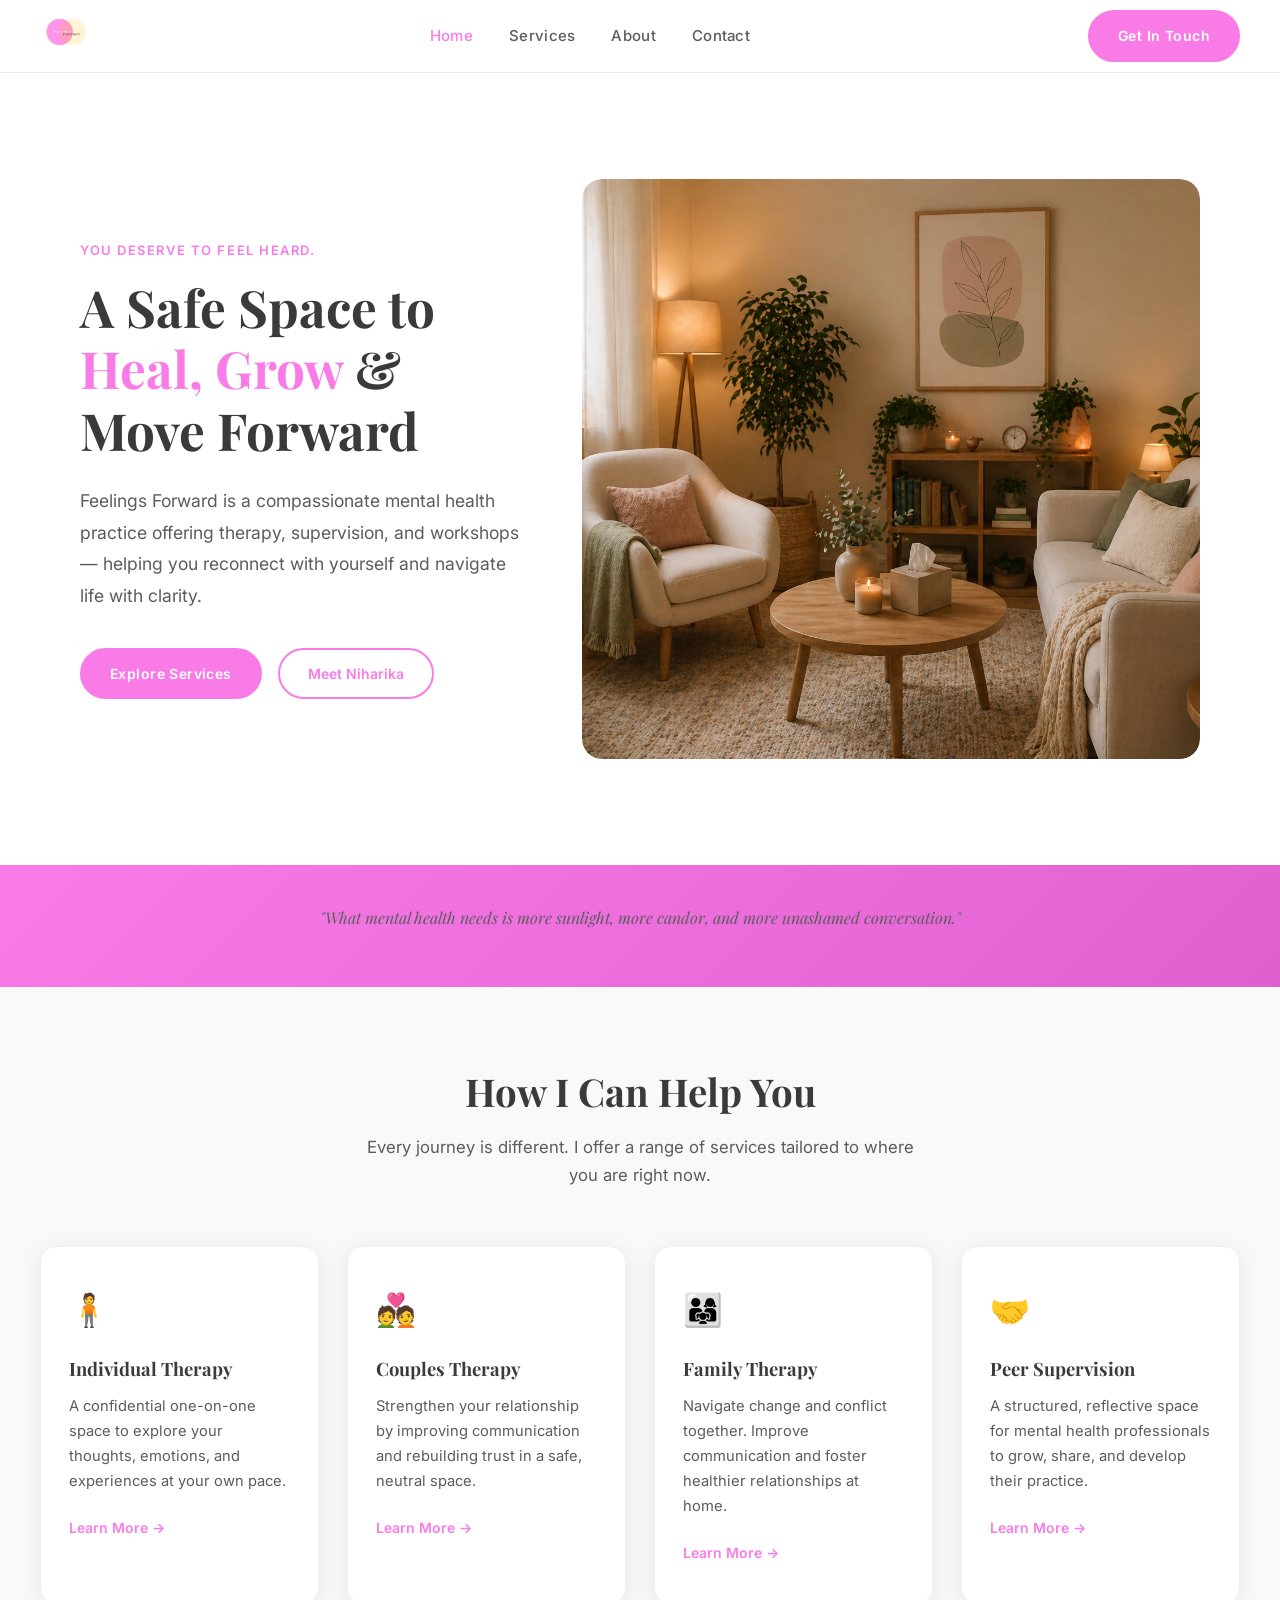
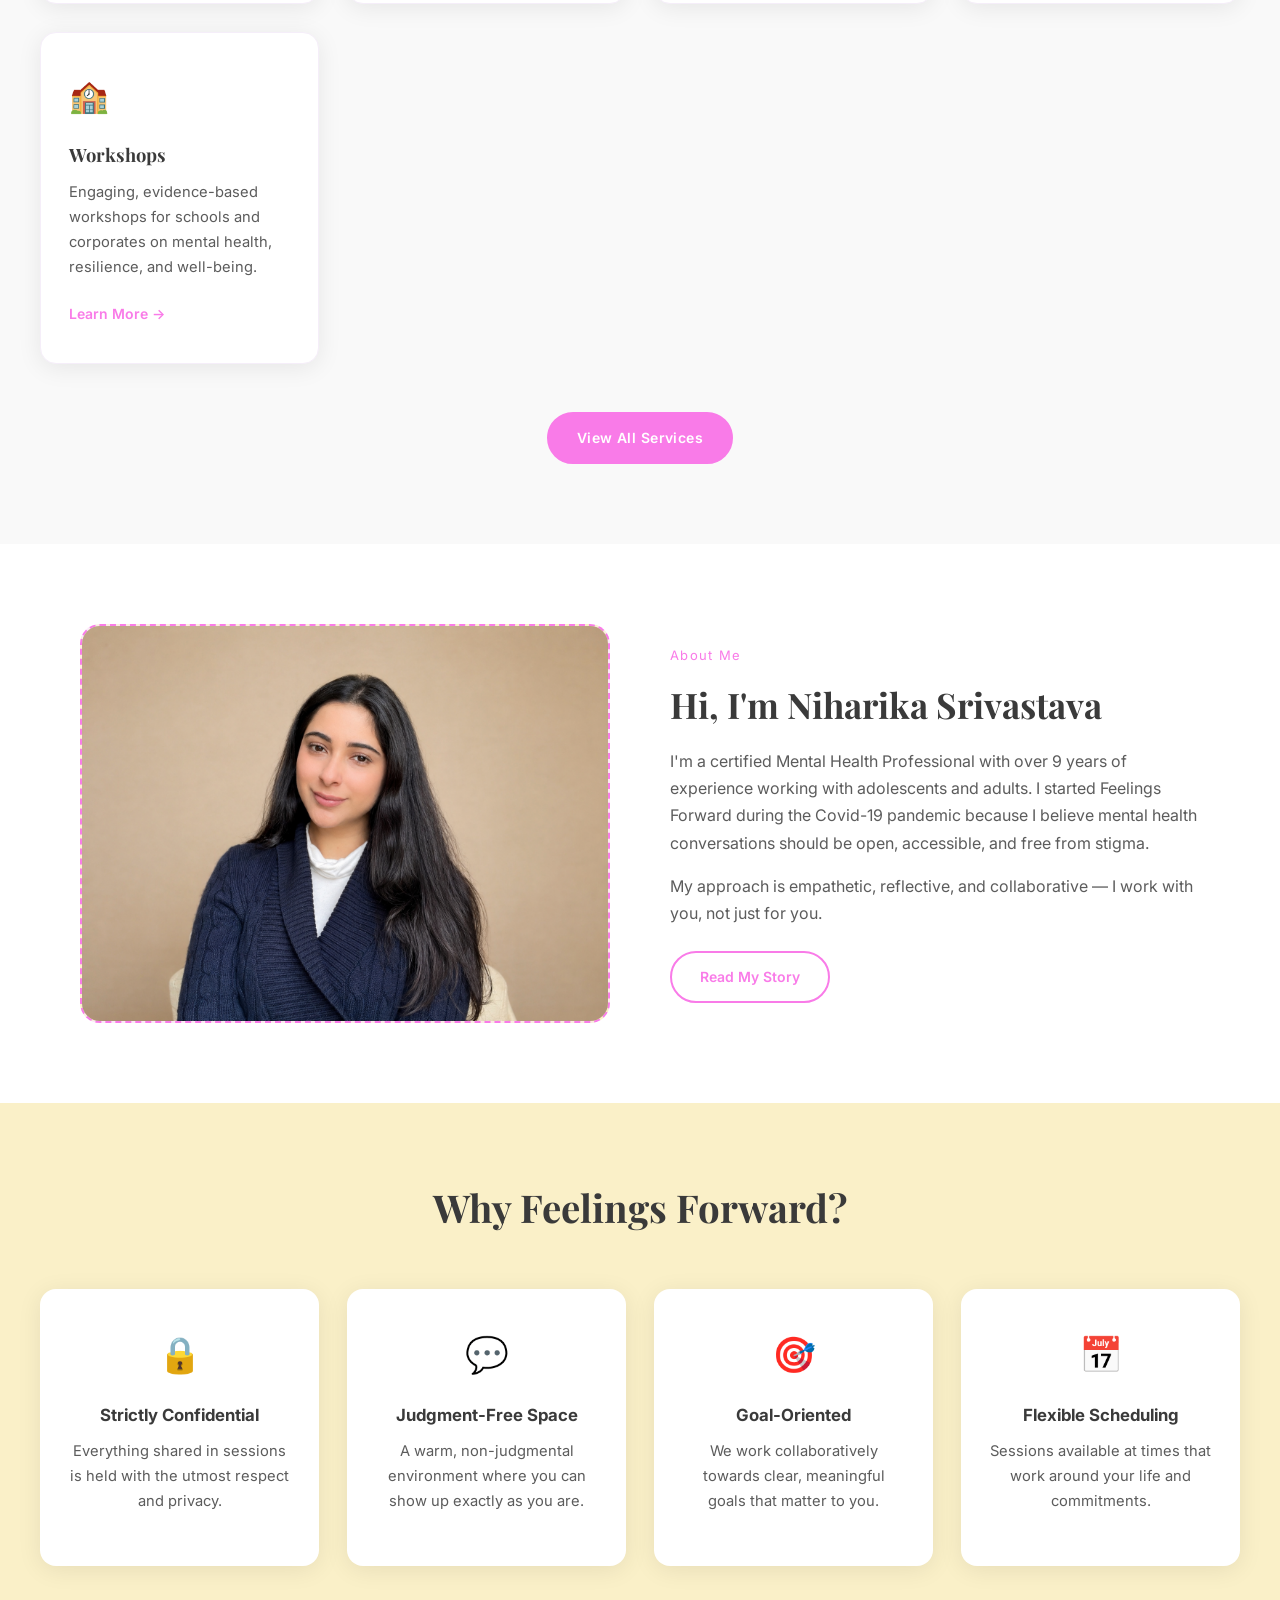
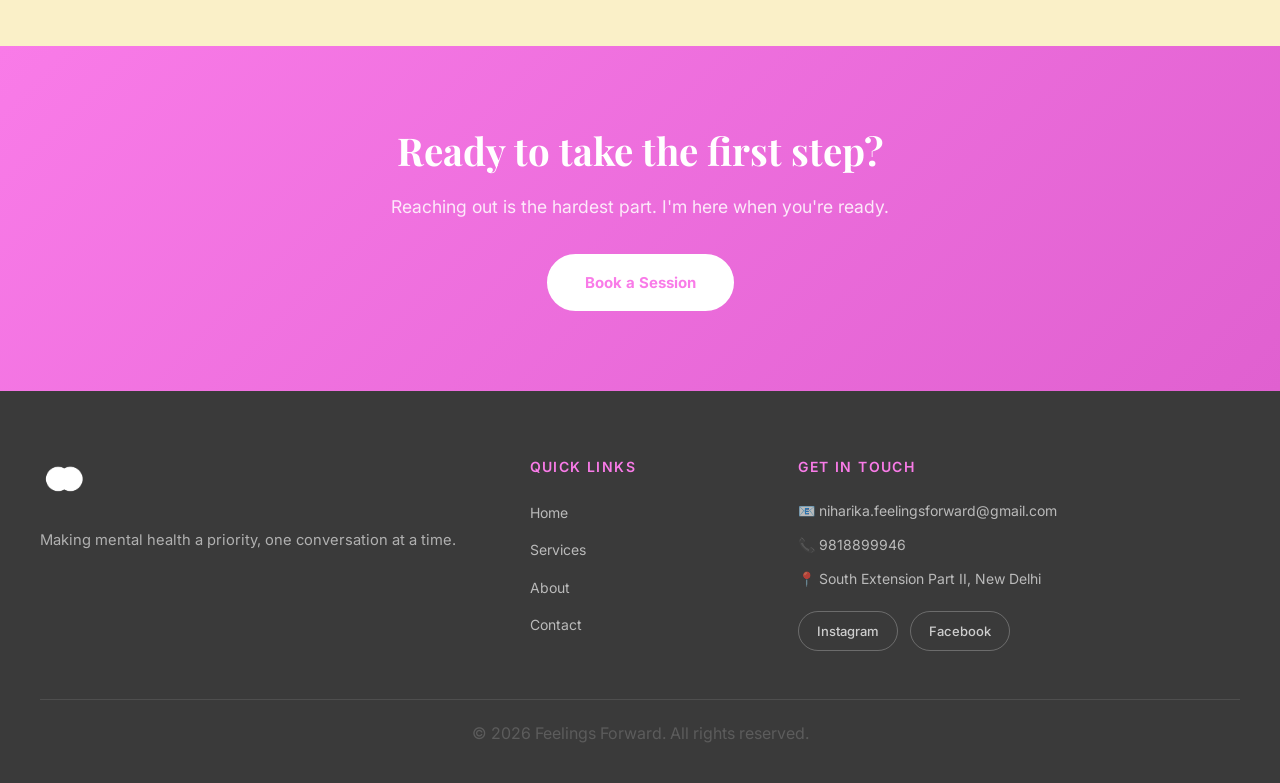
==== commit 6f2159e0: "Update index.html" ====
--- a/index.html
+++ b/index.html
@@ -63,7 +63,7 @@
       </div>
       <div class="service-card">
         <div class="service-icon">💑</div>
-        <h3>Couple Therapy</h3>
+        <h3>Couples Therapy</h3>
         <p>Strengthen your relationship by improving communication and rebuilding trust in a safe, neutral space.</p>
         <a href="services.html" class="card-link">Learn More →</a>
       </div>
@@ -94,7 +94,7 @@
   <!-- ABOUT PREVIEW -->
   <section class="section about-preview">
    <div class="about-preview-image">
-  <img src="niharika.jpg" alt="Niharika Srivastava" class="placeholder-img" style="width:100%;height:100%;object-fit:cover;border-radius:20px;" />
+  <img src="niharika-home.jpg" alt="Niharika Srivastava" class="placeholder-img" style="width:100%;height:100%;object-fit:cover;border-radius:20px;" />
 </div>
     </div>
     <div class="about-preview-content">
--- a/styles.css
+++ b/styles.css
@@ -551,27 +551,113 @@
 
 .qualifications-section { background: var(--light-grey); max-width: 100%; padding: 80px 40px; }
 
-.qual-grid {
-  display: grid;
-  grid-template-columns: repeat(auto-fit, minmax(220px, 1fr));
-  gap: 28px;
-  max-width: 1200px;
+.qual-tabs {
+  display: flex;
+  gap: 12px;
+  justify-content: center;
+  margin-bottom: 40px;
+  flex-wrap: wrap;
+}
+
+.qual-tab-btn {
+  padding: 12px 28px;
+  border: 2px solid var(--pink);
+  background: transparent;
+  color: var(--dark);
+  border-radius: 50px;
+  font-family: var(--font-body);
+  font-size: 0.95rem;
+  font-weight: 500;
+  cursor: pointer;
+  transition: var(--transition);
+  letter-spacing: 0.02em;
+}
+
+.qual-tab-btn:hover,
+.qual-tab-btn.active {
+  background: var(--pink);
+  color: white;
+}
+
+.qual-tab-content {
+  display: none;
+}
+
+.qual-tab-content.active {
+  display: block;
+}
+
+.qual-timeline {
+  max-width: 820px;
   margin: 0 auto;
-}
-
-.qual-card {
+  display: flex;
+  flex-direction: column;
+  gap: 20px;
+}
+
+.qual-timeline-item {
+  display: flex;
+  align-items: flex-start;
+  gap: 20px;
   background: white;
   border-radius: var(--radius);
-  padding: 36px 28px;
-  text-align: center;
+  padding: 24px 28px;
   box-shadow: var(--shadow);
   transition: var(--transition);
 }
 
-.qual-card:hover { transform: translateY(-4px); }
-.qual-icon { font-size: 2rem; margin-bottom: 16px; }
-.qual-card h4 { font-size: 1rem; color: var(--dark); margin-bottom: 8px; }
-.qual-card p { font-size: 0.9rem; }
+.qual-timeline-item:hover {
+  transform: translateY(-3px);
+  box-shadow: 0 8px 32px rgba(0,0,0,0.10);
+}
+
+.qual-timeline-icon {
+  font-size: 1.8rem;
+  flex-shrink: 0;
+  width: 48px;
+  height: 48px;
+  display: flex;
+  align-items: center;
+  justify-content: center;
+  background: var(--pink-light);
+  border-radius: 12px;
+}
+
+.qual-timeline-body {
+  flex: 1;
+}
+
+.qual-tag {
+  display: inline-block;
+  font-size: 0.75rem;
+  font-weight: 600;
+  letter-spacing: 0.08em;
+  text-transform: uppercase;
+  color: var(--pink);
+  background: var(--pink-light);
+  padding: 3px 10px;
+  border-radius: 20px;
+  margin-bottom: 8px;
+}
+
+.qual-timeline-body h4 {
+  font-family: var(--font-heading);
+  font-size: 1rem;
+  color: var(--dark);
+  margin-bottom: 4px;
+  line-height: 1.4;
+}
+
+.qual-institution {
+  font-size: 0.875rem;
+  color: var(--grey);
+  margin: 0;
+}
+
+@media (max-width: 600px) {
+  .qual-timeline-item { flex-direction: column; gap: 12px; }
+  .qual-tab-btn { padding: 10px 18px; font-size: 0.875rem; }
+}
 
 .approach-section {
   display: grid;
